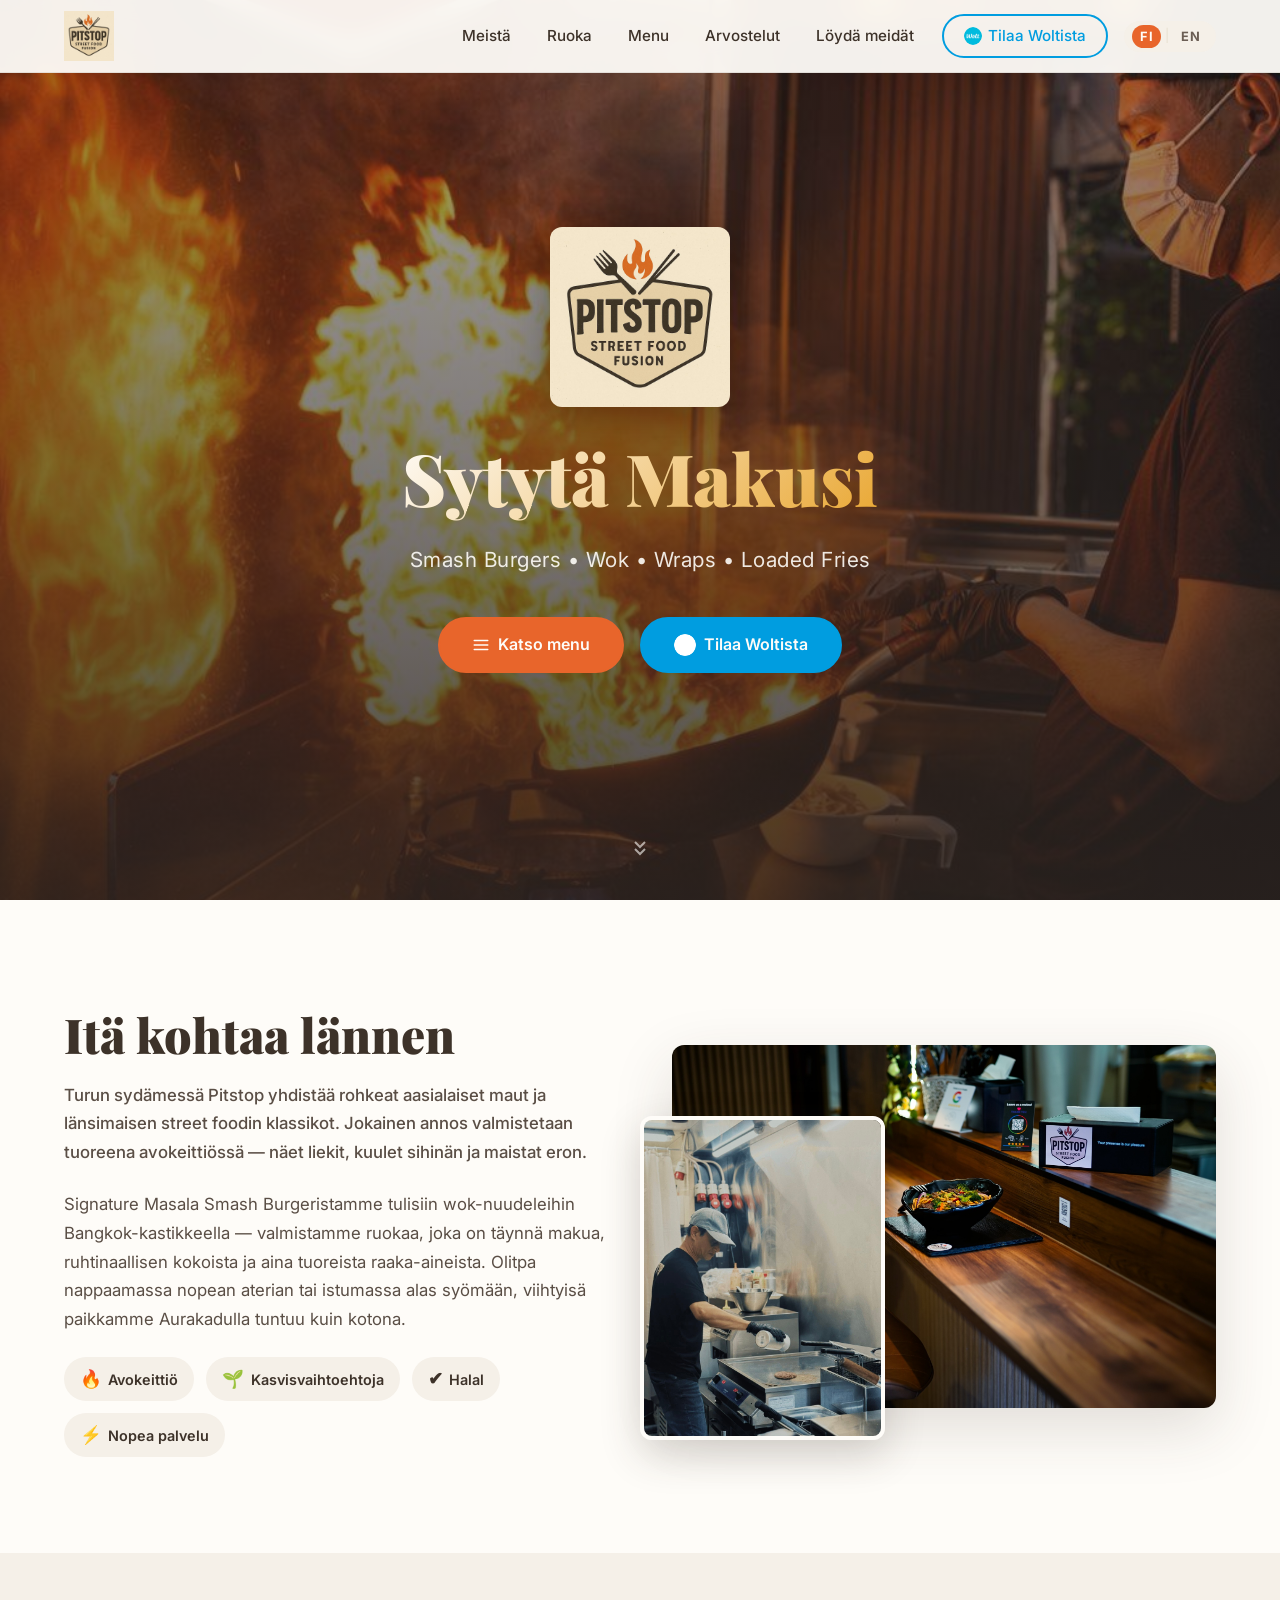
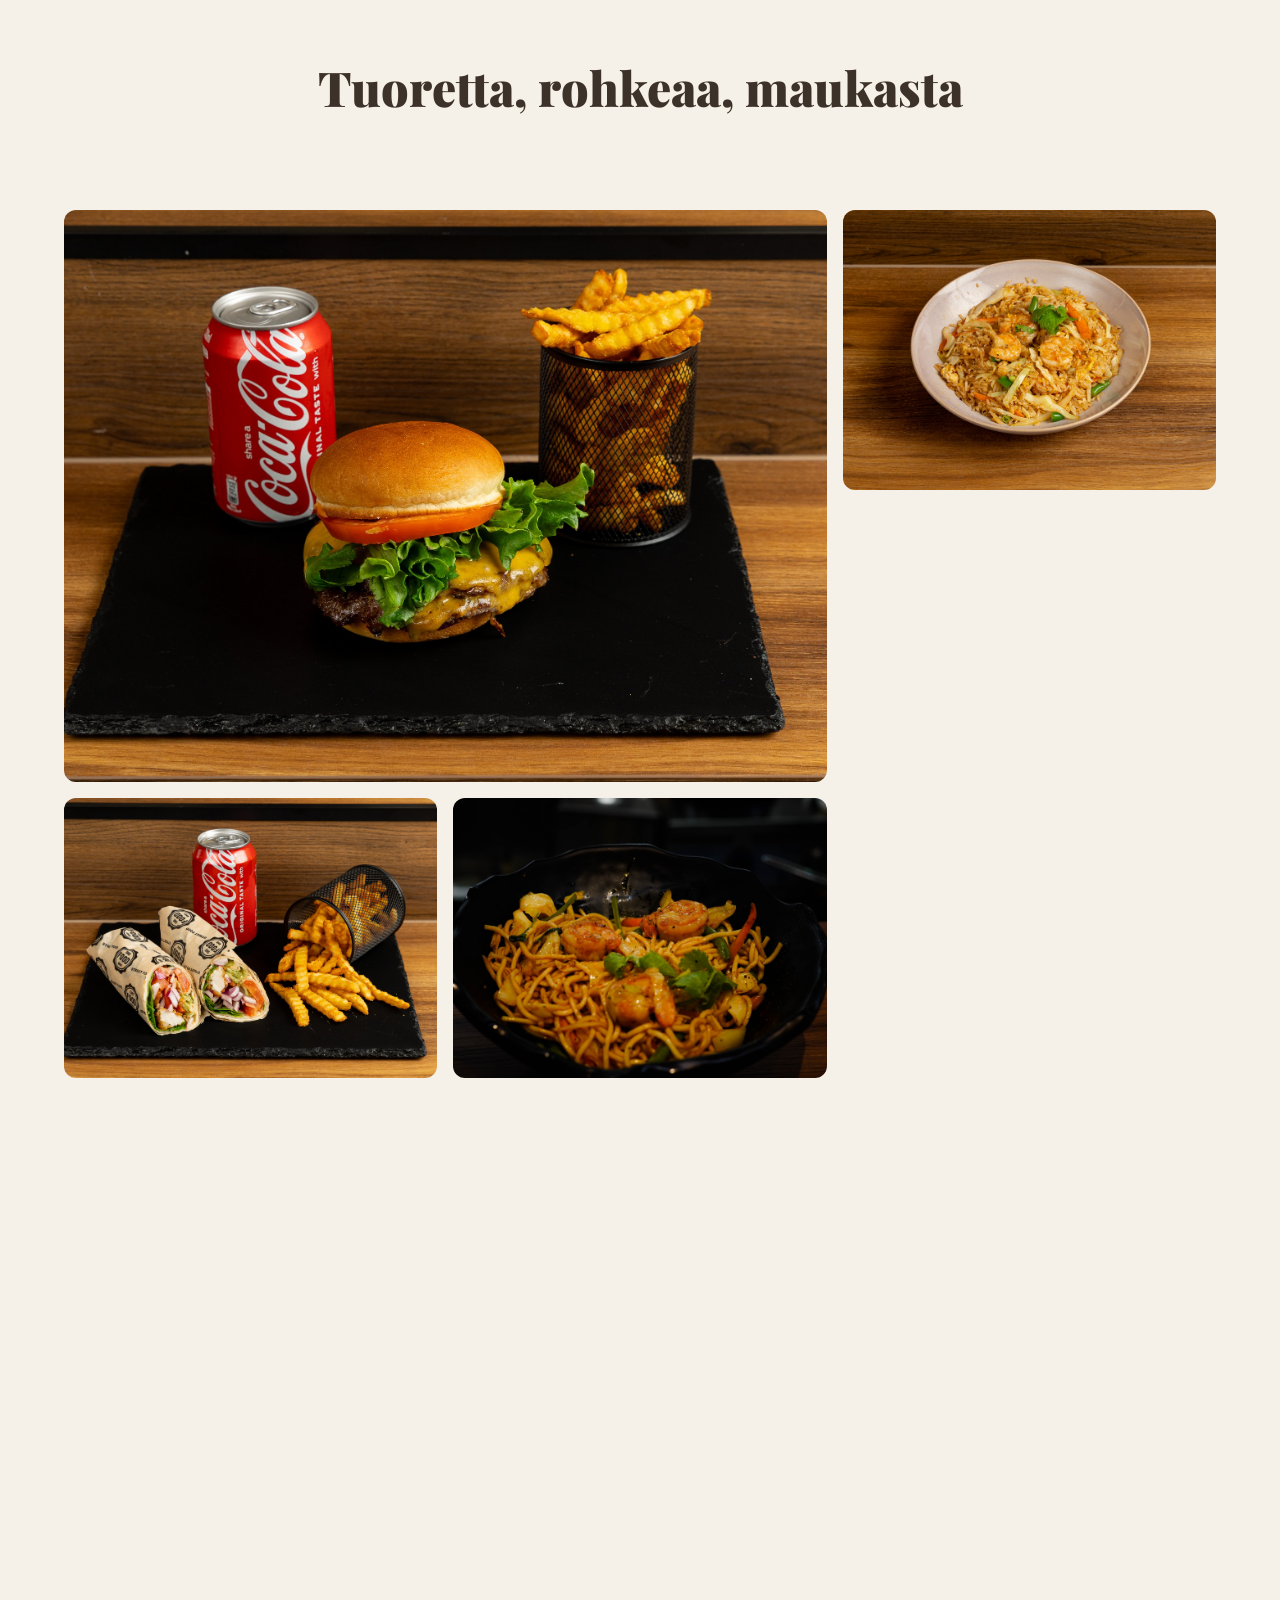
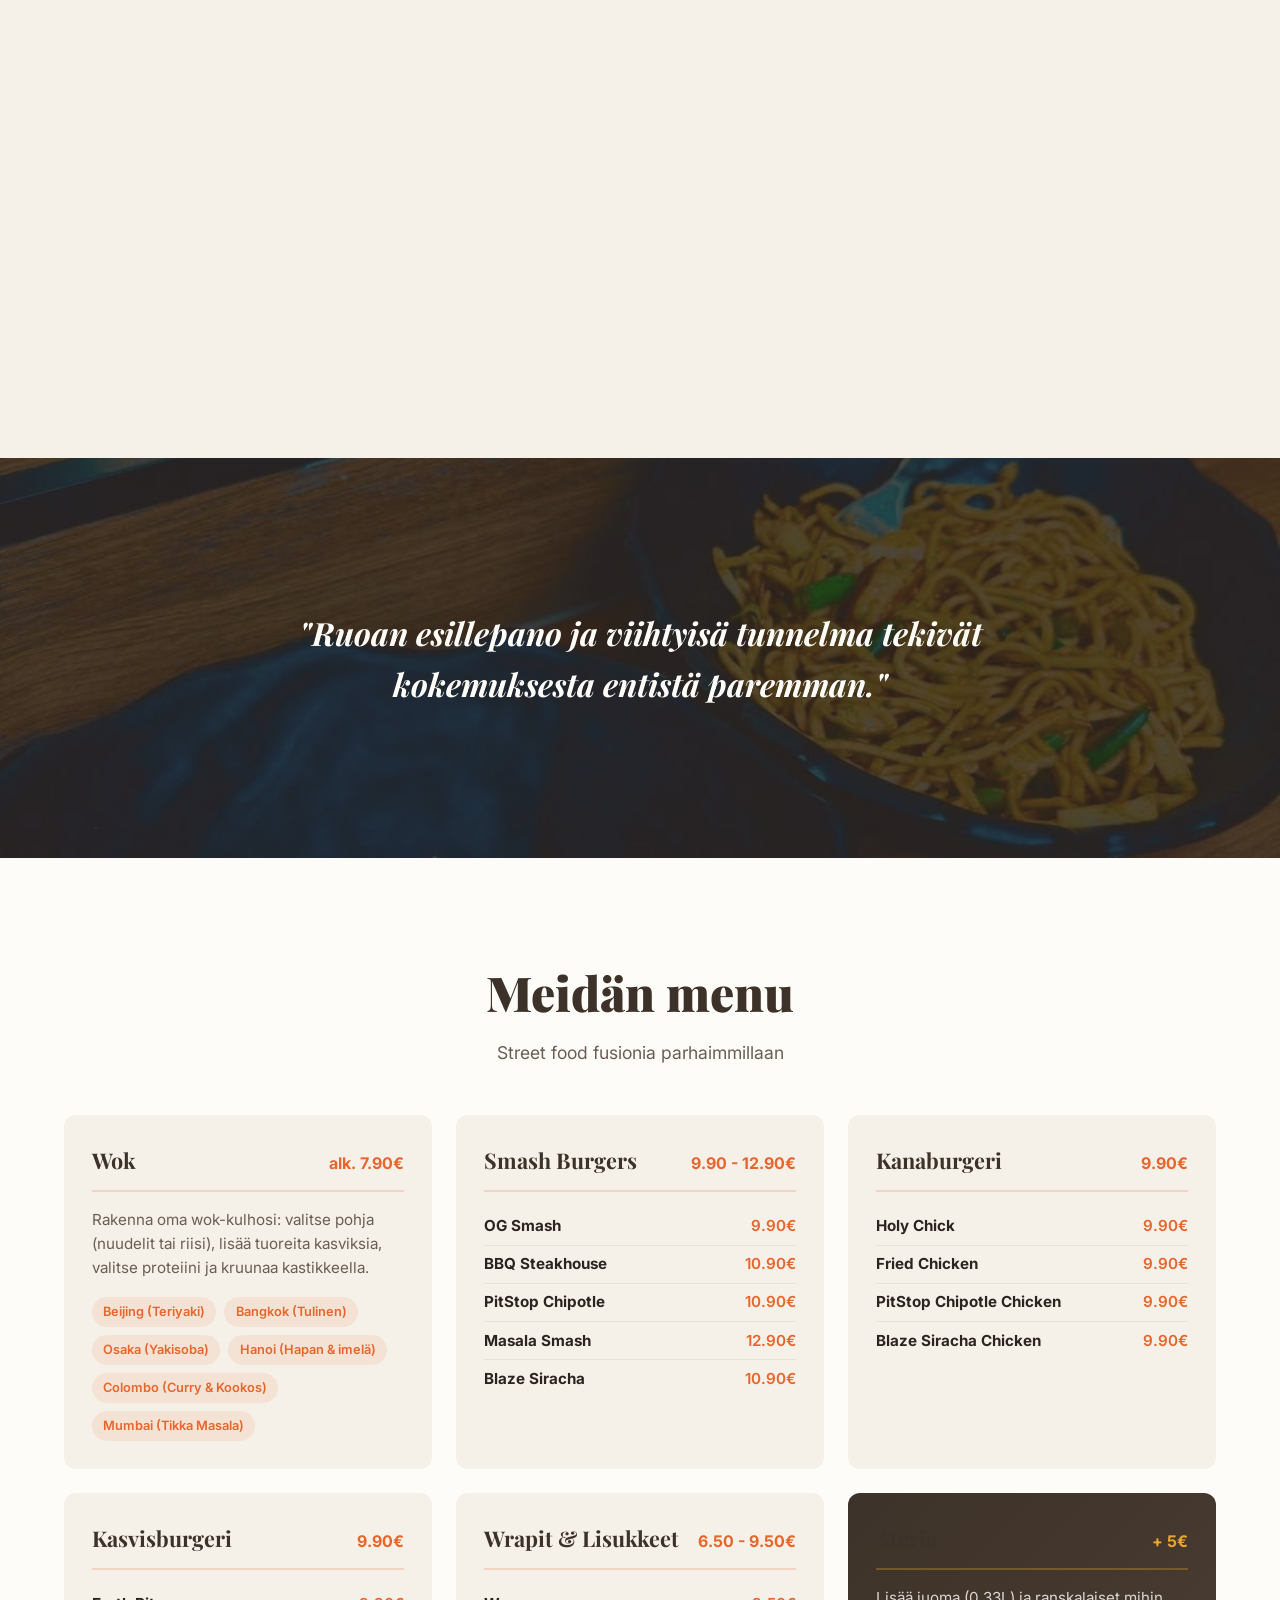
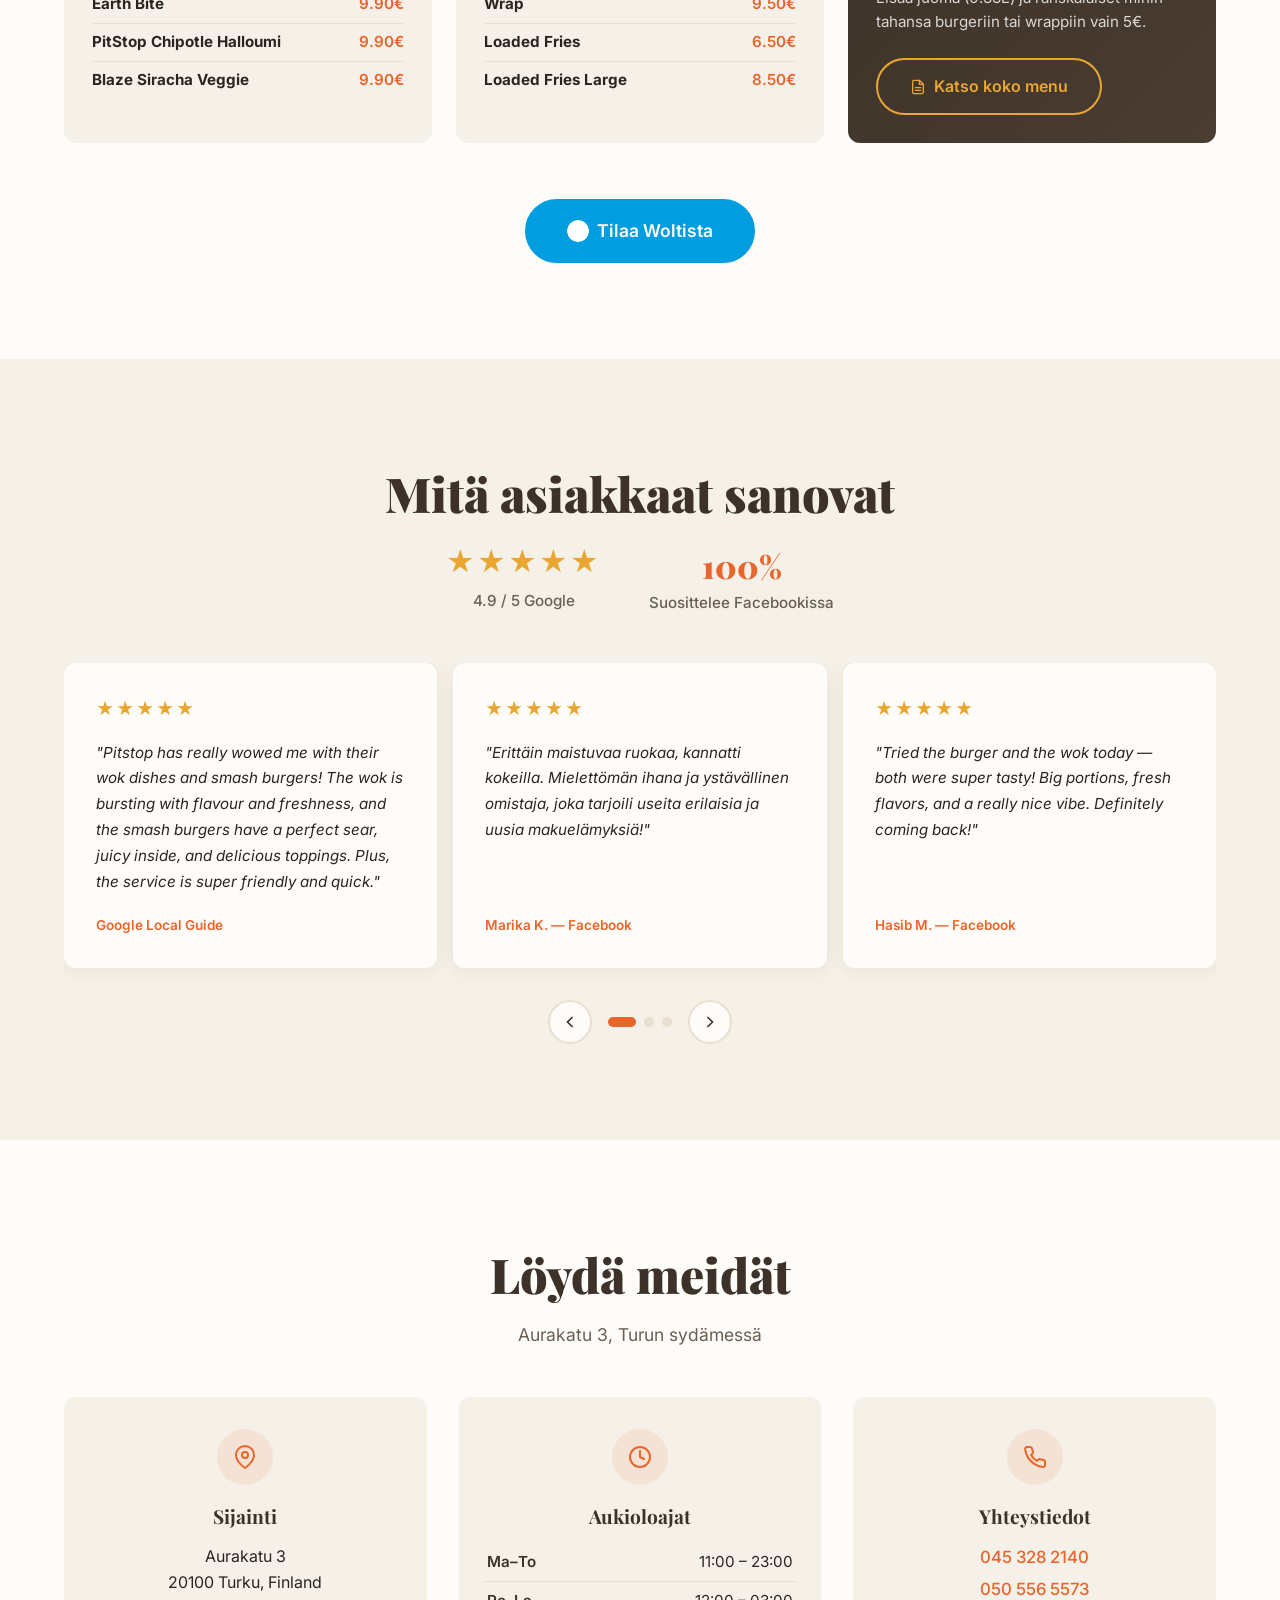
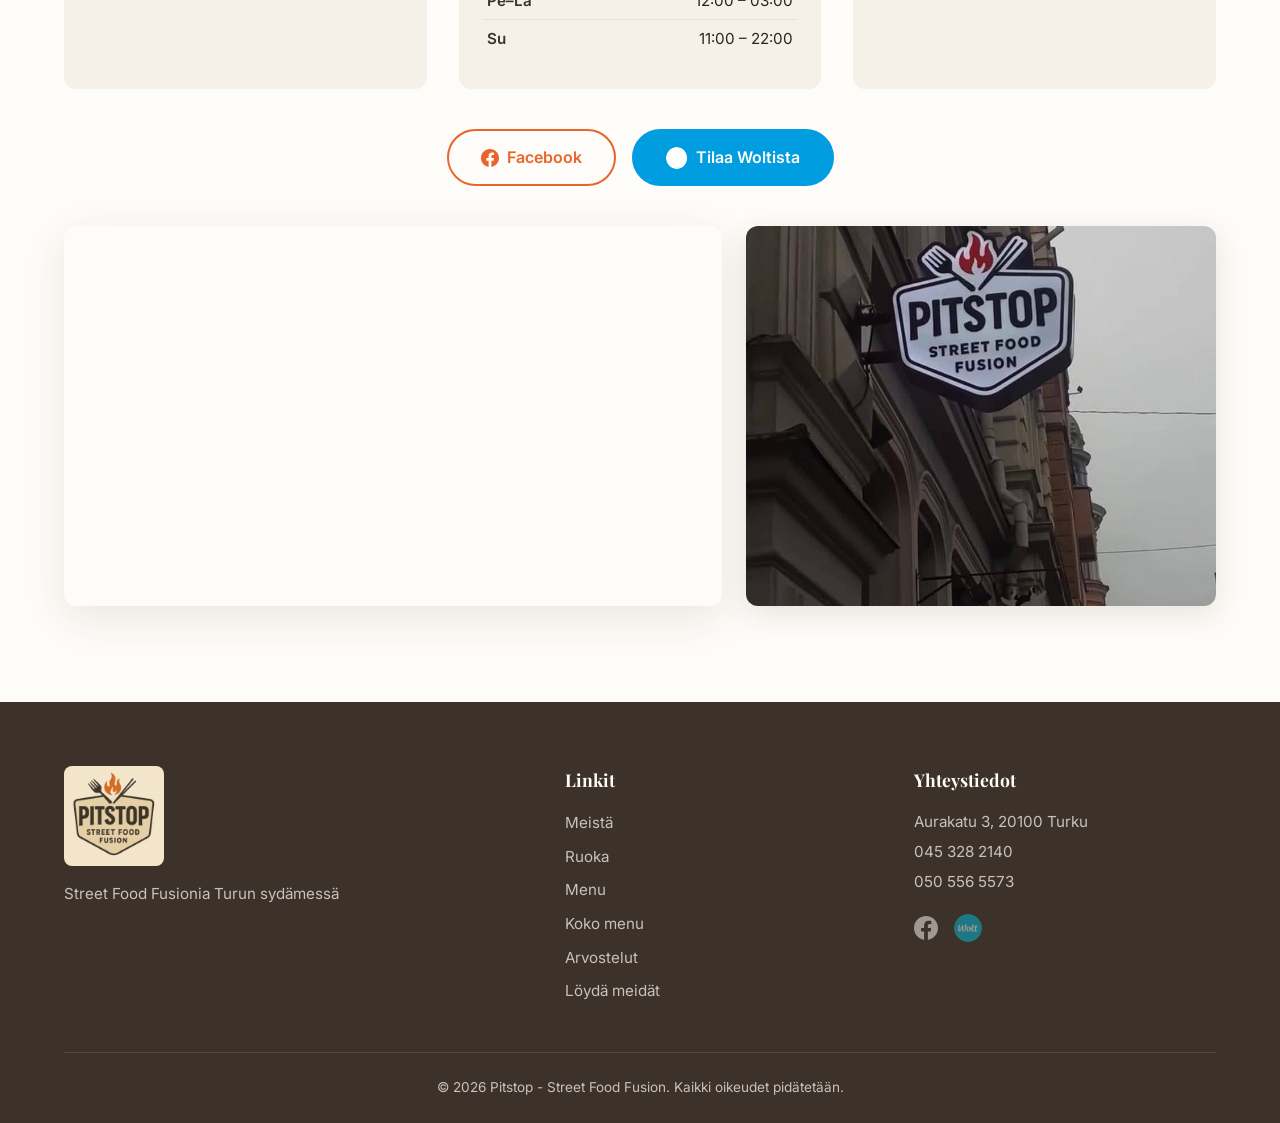
==== site/index.html @ d3782a82 "Initial commit: add all project files Co-Authored-By: Claude Opus 4.6 (1M context) <noreply@anthropi" ====
<!doctype html>
<html lang="fi">
  <head>
    <meta charset="UTF-8" />
    <meta name="viewport" content="width=device-width, initial-scale=1.0" />
    <title>Pitstop - Street Food Fusion | Turku</title>
    <meta
      name="description"
      content="Pitstop Street Food Fusion - Smash burgereita, wok-annoksia, wrappejä ja loaded friessejä Turun sydämessä. Tuoreita raaka-aineita, rohkeita makuja, viihtyisä tunnelma."
    />
    <meta property="og:title" content="Pitstop - Street Food Fusion | Turku" />
    <meta
      property="og:description"
      content="Smash burgereita, wok-annoksia, wrappejä & loaded friessejä. Tuoretta, rohkeaa, valmistettu silmiesi edessä."
    />
    <meta property="og:image" content="../pitstop_logo.jpg" />
    <meta property="og:type" content="website" />
    <link rel="icon" type="image/jpeg" href="../pitstop_logo.jpg" />
    <link rel="preconnect" href="https://fonts.googleapis.com" />
    <link rel="preconnect" href="https://fonts.gstatic.com" crossorigin />
    <link
      href="https://fonts.googleapis.com/css2?family=Playfair+Display:wght@700;900&family=Inter:wght@400;500;600;700&display=swap"
      rel="stylesheet"
    />
    <link rel="stylesheet" href="css/style.css" />
  </head>
  <body>
    <!-- Navigation -->
    <nav class="navbar" id="navbar">
      <div class="nav-container">
        <a href="#hero" class="nav-logo">
          <img
            src="../pitstop_logo.jpg"
            alt="Pitstop Street Food Fusion"
            class="nav-logo-img"
          />
        </a>
        <button
          class="nav-toggle"
          id="navToggle"
          aria-label="Toggle navigation"
        >
          <span class="hamburger"></span>
        </button>
        <ul class="nav-menu" id="navMenu">
          <li>
            <a href="#about" class="nav-link"
              ><span class="lang-fi">Meistä</span
              ><span class="lang-en">About</span></a
            >
          </li>
          <li>
            <a href="#food" class="nav-link"
              ><span class="lang-fi">Ruoka</span
              ><span class="lang-en">Food</span></a
            >
          </li>
          <li><a href="#menu" class="nav-link">Menu</a></li>
          <li>
            <a href="#reviews" class="nav-link"
              ><span class="lang-fi">Arvostelut</span
              ><span class="lang-en">Reviews</span></a
            >
          </li>
          <li>
            <a href="#contact" class="nav-link"
              ><span class="lang-fi">Löydä meidät</span
              ><span class="lang-en">Visit Us</span></a
            >
          </li>
          <li>
            <a
              href="https://wolt.com/fi/fin/turku/restaurant/ravintola-pitstop"
              target="_blank"
              rel="noopener"
              class="nav-link nav-cta"
            >
              <img src="../Wolt_logo.png" alt="" class="btn-wolt-icon" />
              <span class="lang-fi">Tilaa Woltista</span
              ><span class="lang-en">Order on Wolt</span>
            </a>
          </li>
          <li class="nav-lang-item">
            <div class="lang-switch">
              <button
                class="lang-option active"
                data-lang="fi"
                aria-label="Suomeksi"
              >
                FI
              </button>
              <span class="lang-divider">|</span>
              <button class="lang-option" data-lang="en" aria-label="English">
                EN
              </button>
            </div>
          </li>
        </ul>
      </div>
    </nav>
    <div class="nav-backdrop" id="navBackdrop"></div>

    <!-- Hero Section -->
    <section class="hero" id="hero">
      <div class="hero-bg">
        <img
          src="../images/pitstop_ignite_your_taste_flames_pan.jpg"
          alt="Chef cooking with flames at Pitstop"
          class="hero-bg-img"
        />
      </div>
      <div class="hero-overlay"></div>
      <div class="hero-content">
        <img src="../pitstop_logo.jpg" alt="Pitstop Logo" class="hero-logo" />
        <p class="hero-tagline">
          <span class="lang-fi">Sytytä Makusi</span
          ><span class="lang-en">Ignite Your Taste</span>
        </p>
        <p class="hero-sub">
          Smash Burgers &bull; Wok &bull; Wraps &bull; Loaded Fries
        </p>
        <div class="hero-actions">
          <a href="#menu" class="btn btn-primary">
            <svg
              class="btn-icon"
              width="18"
              height="18"
              viewBox="0 0 24 24"
              fill="none"
              stroke="currentColor"
              stroke-width="2"
              stroke-linecap="round"
              stroke-linejoin="round"
            >
              <line x1="3" y1="6" x2="21" y2="6" />
              <line x1="3" y1="12" x2="21" y2="12" />
              <line x1="3" y1="18" x2="21" y2="18" />
            </svg>
            <span class="lang-fi">Katso menu</span
            ><span class="lang-en">See Our Menu</span>
          </a>
          <a
            href="https://wolt.com/fi/fin/turku/restaurant/ravintola-pitstop"
            target="_blank"
            rel="noopener"
            class="btn btn-wolt"
          >
            <img src="../Wolt_logo.png" alt="" class="btn-wolt-icon" />
            <span class="lang-fi">Tilaa Woltista</span
            ><span class="lang-en">Order on Wolt</span>
          </a>
        </div>
      </div>
      <a href="#about" class="scroll-indicator" aria-label="Scroll down">
        <svg
          width="24"
          height="24"
          viewBox="0 0 24 24"
          fill="none"
          stroke="currentColor"
          stroke-width="2"
        >
          <path d="M7 13l5 5 5-5M7 6l5 5 5-5" />
        </svg>
      </a>
    </section>

    <!-- About Section -->
    <section class="section about" id="about">
      <div class="container">
        <div class="about-grid">
          <div class="about-text fade-in">
            <h2 class="section-title">
              <span class="lang-fi">Itä kohtaa lännen</span
              ><span class="lang-en">Where East Meets West</span>
            </h2>
            <p class="about-lead lang-fi">
              Turun sydämessä Pitstop yhdistää rohkeat aasialaiset maut ja
              länsimaisen street foodin klassikot. Jokainen annos valmistetaan
              tuoreena avokeittiössä &mdash; näet liekit, kuulet sihinän ja
              maistat eron.
            </p>
            <p class="about-lead lang-en">
              In the heart of Turku, Pitstop brings together bold Asian flavors
              and Western street food classics. Every dish is made fresh in our
              open kitchen &mdash; you see the flames, hear the sizzle, and
              taste the difference.
            </p>

            <p class="lang-fi">
              Signature Masala Smash Burgeristamme tulisiin wok-nuudeleihin
              Bangkok-kastikkeella &mdash; valmistamme ruokaa, joka on täynnä
              makua, ruhtinaallisen kokoista ja aina tuoreista raaka-aineista.
              Olitpa nappaamassa nopean aterian tai istumassa alas syömään,
              viihtyisä paikkamme Aurakadulla tuntuu kuin kotona.
            </p>
            <p class="lang-en">
              From our signature Masala Smash Burger to sizzling wok noodles
              with Bangkok sauce, we craft food that's full of flavor, generous
              in portion, and always made with fresh ingredients. Whether you're
              grabbing a quick bite or sitting down for a meal, our cozy spot on
              Aurakatu feels like home.
            </p>

            <div class="about-badges">
              <span class="badge"
                ><span class="badge-icon">&#x1F525;</span>
                <span class="lang-fi">Avokeittiö</span
                ><span class="lang-en">Open Kitchen</span></span
              >
              <span class="badge"
                ><span class="badge-icon">&#x1F331;</span>
                <span class="lang-fi">Kasvisvaihtoehtoja</span
                ><span class="lang-en">Veggie Options</span></span
              >
              <span class="badge"
                ><span class="badge-icon">&#x2714;</span> Halal</span
              >
              <span class="badge"
                ><span class="badge-icon">&#x26A1;</span>
                <span class="lang-fi">Nopea palvelu</span
                ><span class="lang-en">Fast Service</span></span
              >
            </div>
          </div>
          <div class="about-images fade-in">
            <img
              src="../images/pitstop_bar_desk.jpg"
              alt="Viihtyisä tiski Pitstopissa tuoreen wok-kulhon kanssa"
              class="about-img about-img-main"
              loading="lazy"
            />
            <img
              src="../images/beef_frying_chef.jpg"
              alt="Kokki paistaa lihaa avotulella"
              class="about-img about-img-accent"
              loading="lazy"
            />
          </div>
        </div>
      </div>
    </section>

    <!-- Food Gallery Section -->
    <section class="section food" id="food">
      <div class="container">
        <h2 class="section-title centered fade-in">
          <span class="lang-fi">Tuoretta, rohkeaa, maukasta</span
          ><span class="lang-en">Made Fresh, Served Bold</span>
        </h2>
        <p class="section-subtitle centered fade-in">
          <span class="lang-fi"
            >Jokainen annos valmistetaan intohimolla avokeittiössä</span
          ><span class="lang-en"
            >Every dish crafted with passion in our open kitchen</span
          >
        </p>
        <div class="gallery-grid">
          <div class="gallery-item gallery-item-wide fade-in">
            <img
              src="../images/coke_burger_and_fries.jpg"
              alt="Burger-ateria ranskalaisilla ja Coca-Colalla"
              loading="lazy"
            />
          </div>
          <div class="gallery-item fade-in">
            <img
              src="../images/simple_shrimp_bowl.jpg"
              alt="Katkarapu-wok-kulho"
              loading="lazy"
            />
          </div>
          <div class="gallery-item fade-in">
            <img
              src="../images/wraps_coke_and_fries.jpg"
              alt="Wrapit Coca-Colan ja ranskalaisten kanssa"
              loading="lazy"
            />
          </div>
          <div class="gallery-item fade-in">
            <img
              src="../images/shrimp_bowl_closeup.jpg"
              alt="Katkarapu-wok-kulho lähikuvassa"
              loading="lazy"
            />
          </div>
          <div class="gallery-item gallery-item-wide fade-in">
            <img
              src="../images/meal_bowl_with_logo.jpg"
              alt="Tuore wok-kulho Pitstop-brändäyksellä"
              loading="lazy"
            />
          </div>
          <div class="gallery-item fade-in">
            <img
              src="../images/burger_on_platter.jpg"
              alt="Smash burger tarjottimella"
              loading="lazy"
            />
          </div>
          <div class="gallery-item fade-in">
            <img
              src="../images/cup_meal_with_coke.jpg"
              alt="Cup-ateria Coca-Colan kanssa"
              loading="lazy"
            />
          </div>
          <div class="gallery-item fade-in">
            <img
              src="../images/kitchen_on_pan_cooking.jpg"
              alt="Ruoanvalmistusta pannulla avokeittiössä"
              loading="lazy"
            />
          </div>
          <div class="gallery-item fade-in">
            <img
              src="../images/tomatoes_on_burgers.jpg"
              alt="Tuoreita tomaatteja burgereiden päällä"
              loading="lazy"
            />
          </div>
        </div>
      </div>
    </section>

    <!-- Parallax Divider -->
    <section class="parallax-divider">
      <img
        src="../images/coca_cola_dimmed_2_meals.jpg"
        alt=""
        class="parallax-img"
        loading="lazy"
      />
      <div class="parallax-overlay"></div>
      <div class="parallax-content">
        <p class="parallax-quote lang-fi">
          "Ruoan esillepano ja viihtyisä tunnelma tekivät kokemuksesta entistä
          paremman."
        </p>
        <p class="parallax-quote lang-en">
          "The food presentation and cozy atmosphere made the experience even
          better."
        </p>
      </div>
    </section>

    <!-- Menu Section -->
    <section class="section menu-section" id="menu">
      <div class="container">
        <h2 class="section-title centered fade-in">
          <span class="lang-fi">Meidän menu</span
          ><span class="lang-en">Our Menu</span>
        </h2>
        <p class="section-subtitle centered fade-in">
          <span class="lang-fi">Street food fusionia parhaimmillaan</span
          ><span class="lang-en">Street food fusion at its finest</span>
        </p>

        <div class="menu-grid">
          <!-- Wok -->
          <div class="menu-card fade-in">
            <div class="menu-card-header">
              <h3>Wok</h3>
              <span class="menu-price">alk. 7.90&euro;</span>
            </div>
            <p class="menu-card-desc lang-fi">
              Rakenna oma wok-kulhosi: valitse pohja (nuudelit tai riisi), lisää
              tuoreita kasviksia, valitse proteiini ja kruunaa kastikkeella.
            </p>
            <p class="menu-card-desc lang-en">
              Build your own wok bowl: choose your base (noodles or rice), add
              fresh veggies, pick your protein, and top it with one of our
              signature sauces.
            </p>
            <div class="menu-tags">
              <span class="menu-tag">Beijing (Teriyaki)</span>
              <span class="menu-tag"
                >Bangkok (<span class="lang-fi">Tulinen</span
                ><span class="lang-en">Hot</span>)</span
              >
              <span class="menu-tag">Osaka (Yakisoba)</span>
              <span class="menu-tag"
                >Hanoi (<span class="lang-fi">Hapan &amp; imelä</span
                ><span class="lang-en">Sweet &amp; Sour</span>)</span
              >
              <span class="menu-tag"
                >Colombo (Curry &amp; <span class="lang-fi">Kookos</span
                ><span class="lang-en">Coconut</span>)</span
              >
              <span class="menu-tag">Mumbai (Tikka Masala)</span>
            </div>
          </div>

          <!-- Beef Burgers -->
          <div class="menu-card fade-in">
            <div class="menu-card-header">
              <h3>Smash Burgers</h3>
              <span class="menu-price">9.90 - 12.90&euro;</span>
            </div>
            <ul class="menu-list">
              <li><strong>OG Smash</strong> <span>9.90&euro;</span></li>
              <li><strong>BBQ Steakhouse</strong> <span>10.90&euro;</span></li>
              <li>
                <strong>PitStop Chipotle</strong> <span>10.90&euro;</span>
              </li>
              <li><strong>Masala Smash</strong> <span>12.90&euro;</span></li>
              <li><strong>Blaze Siracha</strong> <span>10.90&euro;</span></li>
            </ul>
          </div>

          <!-- Chicken Burgers -->
          <div class="menu-card fade-in">
            <div class="menu-card-header">
              <h3>
                <span class="lang-fi">Kanaburgeri</span
                ><span class="lang-en">Chicken Burgers</span>
              </h3>
              <span class="menu-price">9.90&euro;</span>
            </div>
            <ul class="menu-list">
              <li><strong>Holy Chick</strong> <span>9.90&euro;</span></li>
              <li><strong>Fried Chicken</strong> <span>9.90&euro;</span></li>
              <li>
                <strong>PitStop Chipotle Chicken</strong>
                <span>9.90&euro;</span>
              </li>
              <li>
                <strong>Blaze Siracha Chicken</strong> <span>9.90&euro;</span>
              </li>
            </ul>
          </div>

          <!-- Vege Burgers -->
          <div class="menu-card fade-in">
            <div class="menu-card-header">
              <h3>
                <span class="lang-fi">Kasvisburgeri</span
                ><span class="lang-en">Vege Burgers</span>
              </h3>
              <span class="menu-price">9.90&euro;</span>
            </div>
            <ul class="menu-list">
              <li><strong>Earth Bite</strong> <span>9.90&euro;</span></li>
              <li>
                <strong>PitStop Chipotle Halloumi</strong>
                <span>9.90&euro;</span>
              </li>
              <li>
                <strong>Blaze Siracha Veggie</strong> <span>9.90&euro;</span>
              </li>
            </ul>
          </div>

          <!-- Wraps & Sides -->
          <div class="menu-card fade-in">
            <div class="menu-card-header">
              <h3>
                <span class="lang-fi">Wrapit &amp; Lisukkeet</span
                ><span class="lang-en">Wraps &amp; Sides</span>
              </h3>
              <span class="menu-price">6.50 - 9.50&euro;</span>
            </div>
            <ul class="menu-list">
              <li><strong>Wrap</strong> <span>9.50&euro;</span></li>
              <li><strong>Loaded Fries</strong> <span>6.50&euro;</span></li>
              <li>
                <strong>Loaded Fries Large</strong> <span>8.50&euro;</span>
              </li>
            </ul>
          </div>

          <!-- Meal Deal -->
          <div class="menu-card menu-card-highlight fade-in">
            <div class="menu-card-header">
              <h3>
                <span class="lang-fi">Ateria</span
                ><span class="lang-en">Meal Deal</span>
              </h3>
              <span class="menu-price">+ 5&euro;</span>
            </div>
            <p class="menu-card-desc lang-fi">
              Lisää juoma (0.33L) ja ranskalaiset mihin tahansa burgeriin tai
              wrappiin vain 5&euro;.
            </p>
            <p class="menu-card-desc lang-en">
              Add a drink (0.33L) and french fries to any burger or wrap for
              just 5&euro;.
            </p>
            <div class="menu-card-actions">
              <a href="menu.html" class="btn btn-outline">
                <svg
                  class="btn-icon"
                  width="16"
                  height="16"
                  viewBox="0 0 24 24"
                  fill="none"
                  stroke="currentColor"
                  stroke-width="2"
                  stroke-linecap="round"
                  stroke-linejoin="round"
                >
                  <path
                    d="M14 2H6a2 2 0 0 0-2 2v16a2 2 0 0 0 2 2h12a2 2 0 0 0 2-2V8z"
                  />
                  <polyline points="14 2 14 8 20 8" />
                  <line x1="16" y1="13" x2="8" y2="13" />
                  <line x1="16" y1="17" x2="8" y2="17" />
                </svg>
                <span class="lang-fi">Katso koko menu</span
                ><span class="lang-en">View Full Menu</span>
              </a>
            </div>
          </div>
        </div>

        <div class="menu-cta fade-in">
          <a
            href="https://wolt.com/fi/fin/turku/restaurant/ravintola-pitstop"
            target="_blank"
            rel="noopener"
            class="btn btn-wolt btn-lg"
          >
            <img src="../Wolt_logo.png" alt="" class="btn-wolt-icon" />
            <span class="lang-fi">Tilaa Woltista</span
            ><span class="lang-en">Order on Wolt</span>
          </a>
        </div>
      </div>
    </section>

    <!-- Reviews Section -->
    <section class="section reviews" id="reviews">
      <div class="container">
        <h2 class="section-title centered fade-in">
          <span class="lang-fi">Mitä asiakkaat sanovat</span
          ><span class="lang-en">What People Say</span>
        </h2>
        <div class="reviews-stats fade-in">
          <div class="review-stat">
            <div class="stars">&#9733;&#9733;&#9733;&#9733;&#9733;</div>
            <p>4.9 / 5 Google</p>
          </div>
          <div class="review-stat">
            <div class="recommend-badge">100%</div>
            <p>
              <span class="lang-fi">Suosittelee Facebookissa</span
              ><span class="lang-en">Recommend on Facebook</span>
            </p>
          </div>
        </div>

        <div class="reviews-carousel" id="reviewsCarousel">
          <div class="reviews-track" id="reviewsTrack">
            <div class="review-card">
              <div class="review-stars">
                &#9733;&#9733;&#9733;&#9733;&#9733;
              </div>
              <p class="review-text">
                "Pitstop has really wowed me with their wok dishes and smash
                burgers! The wok is bursting with flavour and freshness, and the
                smash burgers have a perfect sear, juicy inside, and delicious
                toppings. Plus, the service is super friendly and quick."
              </p>
              <p class="review-author">Google Local Guide</p>
            </div>
            <div class="review-card">
              <div class="review-stars">
                &#9733;&#9733;&#9733;&#9733;&#9733;
              </div>
              <p class="review-text">
                "Erittäin maistuvaa ruokaa, kannatti kokeilla. Mielettömän ihana
                ja ystävällinen omistaja, joka tarjoili useita erilaisia ja
                uusia makuelämyksiä!"
              </p>
              <p class="review-author">Marika K. &mdash; Facebook</p>
            </div>
            <div class="review-card">
              <div class="review-stars">
                &#9733;&#9733;&#9733;&#9733;&#9733;
              </div>
              <p class="review-text">
                "Tried the burger and the wok today &mdash; both were super
                tasty! Big portions, fresh flavors, and a really nice vibe.
                Definitely coming back!"
              </p>
              <p class="review-author">Hasib M. &mdash; Facebook</p>
            </div>
            <div class="review-card">
              <div class="review-stars">
                &#9733;&#9733;&#9733;&#9733;&#9733;
              </div>
              <p class="review-text">
                "I have tasted Wok Noodles from many places across the globe but
                this is one of the bests! The owner and the chef of the
                restaurant are very welcoming and humble!"
              </p>
              <p class="review-author">Google Local Guide</p>
            </div>
            <div class="review-card">
              <div class="review-stars">
                &#9733;&#9733;&#9733;&#9733;&#9733;
              </div>
              <p class="review-text">
                "This place gave me japan vibes &mdash; open kitchen, wok,
                burgers. The people were amazing and we had a nice talk."
              </p>
              <p class="review-author">Google Review</p>
            </div>
            <div class="review-card">
              <div class="review-stars">
                &#9733;&#9733;&#9733;&#9733;&#9733;
              </div>
              <p class="review-text">
                "Really good authentic Asian food. The WOK is really amazing.
                Price / quality combo best in Turku."
              </p>
              <p class="review-author">Carl-Bertil B. &mdash; Google</p>
            </div>
            <div class="review-card">
              <div class="review-stars">
                &#9733;&#9733;&#9733;&#9733;&#9733;
              </div>
              <p class="review-text">
                "A cozy, small burger+wok spot right next to Taco Nito. Best
                burger I've had in Turku in a long time, crispy, well seasoned
                fries and reasonable prices."
              </p>
              <p class="review-author">Google Review</p>
            </div>
            <div class="review-card">
              <div class="review-stars">
                &#9733;&#9733;&#9733;&#9733;&#9733;
              </div>
              <p class="review-text">
                "From the moment I walked in, I was impressed by the warm
                atmosphere and welcoming staff. The menu is creative yet
                comforting, and every dish was bursting with flavor."
              </p>
              <p class="review-author">Delowar H. &mdash; Facebook</p>
            </div>
          </div>
          <div class="carousel-controls">
            <button
              class="carousel-btn carousel-prev"
              id="carouselPrev"
              aria-label="Previous reviews"
            >
              <svg
                width="20"
                height="20"
                viewBox="0 0 24 24"
                fill="none"
                stroke="currentColor"
                stroke-width="2"
              >
                <path d="M15 18l-6-6 6-6" />
              </svg>
            </button>
            <div class="carousel-dots" id="carouselDots"></div>
            <button
              class="carousel-btn carousel-next"
              id="carouselNext"
              aria-label="Next reviews"
            >
              <svg
                width="20"
                height="20"
                viewBox="0 0 24 24"
                fill="none"
                stroke="currentColor"
                stroke-width="2"
              >
                <path d="M9 18l6-6-6-6" />
              </svg>
            </button>
          </div>
        </div>
      </div>
    </section>

    <!-- Contact / Location Section -->
    <section class="section contact" id="contact">
      <div class="container">
        <h2 class="section-title centered fade-in">
          <span class="lang-fi">Löydä meidät</span
          ><span class="lang-en">Visit Us</span>
        </h2>
        <p class="section-subtitle centered fade-in">
          <span class="lang-fi">Aurakatu 3, Turun sydämessä</span
          ><span class="lang-en">Aurakatu 3, in the heart of Turku</span>
        </p>

        <div class="contact-cards fade-in">
          <!-- Location Card -->
          <div class="contact-card">
            <div class="contact-card-icon">
              <svg
                width="24"
                height="24"
                viewBox="0 0 24 24"
                fill="none"
                stroke="currentColor"
                stroke-width="2"
                stroke-linecap="round"
                stroke-linejoin="round"
              >
                <path d="M21 10c0 7-9 13-9 13s-9-6-9-13a9 9 0 0 1 18 0z" />
                <circle cx="12" cy="10" r="3" />
              </svg>
            </div>
            <h3>
              <span class="lang-fi">Sijainti</span
              ><span class="lang-en">Location</span>
            </h3>
            <p>Aurakatu 3<br />20100 Turku, Finland</p>
          </div>

          <!-- Hours Card -->
          <div class="contact-card">
            <div class="contact-card-icon">
              <svg
                width="24"
                height="24"
                viewBox="0 0 24 24"
                fill="none"
                stroke="currentColor"
                stroke-width="2"
                stroke-linecap="round"
                stroke-linejoin="round"
              >
                <circle cx="12" cy="12" r="10" />
                <polyline points="12 6 12 12 16 14" />
              </svg>
            </div>
            <h3>
              <span class="lang-fi">Aukioloajat</span
              ><span class="lang-en">Opening Hours</span>
            </h3>
            <table class="hours-table">
              <tr>
                <td>
                  <span class="lang-fi">Ma&ndash;To</span
                  ><span class="lang-en">Mon&ndash;Thu</span>
                </td>
                <td>11:00 &ndash; 23:00</td>
              </tr>
              <tr>
                <td>
                  <span class="lang-fi">Pe&ndash;La</span
                  ><span class="lang-en">Fri&ndash;Sat</span>
                </td>
                <td>12:00 &ndash; 03:00</td>
              </tr>
              <tr>
                <td>
                  <span class="lang-fi">Su</span
                  ><span class="lang-en">Sun</span>
                </td>
                <td>11:00 &ndash; 22:00</td>
              </tr>
            </table>
          </div>

          <!-- Contact Card -->
          <div class="contact-card">
            <div class="contact-card-icon">
              <svg
                width="24"
                height="24"
                viewBox="0 0 24 24"
                fill="none"
                stroke="currentColor"
                stroke-width="2"
                stroke-linecap="round"
                stroke-linejoin="round"
              >
                <path
                  d="M22 16.92v3a2 2 0 0 1-2.18 2 19.79 19.79 0 0 1-8.63-3.07 19.5 19.5 0 0 1-6-6 19.79 19.79 0 0 1-3.07-8.67A2 2 0 0 1 4.11 2h3a2 2 0 0 1 2 1.72 12.84 12.84 0 0 0 .7 2.81 2 2 0 0 1-.45 2.11L8.09 9.91a16 16 0 0 0 6 6l1.27-1.27a2 2 0 0 1 2.11-.45 12.84 12.84 0 0 0 2.81.7A2 2 0 0 1 22 16.92z"
                />
              </svg>
            </div>
            <h3>
              <span class="lang-fi">Yhteystiedot</span
              ><span class="lang-en">Contact</span>
            </h3>
            <p><a href="tel:+358453282140">045 328 2140</a></p>
            <p><a href="tel:+358505565573">050 556 5573</a></p>
          </div>
        </div>

        <div class="contact-actions-center fade-in">
          <a
            href="https://www.facebook.com/ravintolapitstop"
            target="_blank"
            rel="noopener"
            class="btn btn-outline"
          >
            <svg
              class="btn-icon"
              width="18"
              height="18"
              viewBox="0 0 24 24"
              fill="currentColor"
            >
              <path
                d="M24 12.073c0-6.627-5.373-12-12-12s-12 5.373-12 12c0 5.99 4.388 10.954 10.125 11.854v-8.385H7.078v-3.47h3.047V9.43c0-3.007 1.792-4.669 4.533-4.669 1.312 0 2.686.235 2.686.235v2.953H15.83c-1.491 0-1.956.925-1.956 1.874v2.25h3.328l-.532 3.47h-2.796v8.385C19.612 23.027 24 18.062 24 12.073z"
              />
            </svg>
            Facebook
          </a>
          <a
            href="https://wolt.com/fi/fin/turku/restaurant/ravintola-pitstop"
            target="_blank"
            rel="noopener"
            class="btn btn-wolt"
          >
            <img src="../Wolt_logo.png" alt="" class="btn-wolt-icon" />
            <span class="lang-fi">Tilaa Woltista</span
            ><span class="lang-en">Order on Wolt</span>
          </a>
        </div>

        <div class="contact-media-row fade-in">
          <div class="contact-map">
            <iframe
              src="https://www.google.com/maps/embed?pb=!1m18!1m12!1m3!1d1918.5!2d22.2666!3d60.4489!2m3!1f0!2f0!3f0!3m2!1i1024!2i768!4f13.1!3m3!1m2!1s0x468c76f8a1e5b8e7%3A0x0!2sAurakatu+3%2C+20100+Turku!5e0!3m2!1sfi!2sfi!4v1"
              width="100%"
              height="100%"
              style="border: 0"
              allowfullscreen=""
              loading="lazy"
              referrerpolicy="no-referrer-when-downgrade"
              title="Pitstop sijainti Google Mapsissa"
            >
            </iframe>
          </div>
          <div class="contact-street">
            <img
              src="../images/pitstop_logo_by_the_street.jpg"
              alt="Pitstop ravintola kadulta kuvattuna"
              class="contact-street-img"
              loading="lazy"
            />
          </div>
        </div>
      </div>
    </section>

    <!-- Footer -->
    <footer class="footer">
      <div class="container">
        <div class="footer-grid">
          <div class="footer-brand">
            <img src="../pitstop_logo.jpg" alt="Pitstop" class="footer-logo" />
            <p>
              <span class="lang-fi">Street Food Fusionia Turun sydämessä</span
              ><span class="lang-en"
                >Street Food Fusion in the Heart of Turku</span
              >
            </p>
          </div>
          <div class="footer-links">
            <h4>
              <span class="lang-fi">Linkit</span
              ><span class="lang-en">Quick Links</span>
            </h4>
            <ul>
              <li>
                <a href="#about"
                  ><span class="lang-fi">Meistä</span
                  ><span class="lang-en">About</span></a
                >
              </li>
              <li>
                <a href="#food"
                  ><span class="lang-fi">Ruoka</span
                  ><span class="lang-en">Food</span></a
                >
              </li>
              <li><a href="#menu">Menu</a></li>
              <li>
                <a href="menu.html"
                  ><span class="lang-fi">Koko menu</span
                  ><span class="lang-en">Full Menu</span></a
                >
              </li>
              <li>
                <a href="#reviews"
                  ><span class="lang-fi">Arvostelut</span
                  ><span class="lang-en">Reviews</span></a
                >
              </li>
              <li>
                <a href="#contact"
                  ><span class="lang-fi">Löydä meidät</span
                  ><span class="lang-en">Visit Us</span></a
                >
              </li>
            </ul>
          </div>
          <div class="footer-contact">
            <h4>
              <span class="lang-fi">Yhteystiedot</span
              ><span class="lang-en">Get in Touch</span>
            </h4>
            <p>Aurakatu 3, 20100 Turku</p>
            <p><a href="tel:+358453282140">045 328 2140</a></p>
            <p><a href="tel:+358505565573">050 556 5573</a></p>
            <div class="footer-social">
              <a
                href="https://www.facebook.com/ravintolapitstop"
                target="_blank"
                rel="noopener"
                aria-label="Facebook"
              >
                <svg
                  width="24"
                  height="24"
                  viewBox="0 0 24 24"
                  fill="currentColor"
                >
                  <path
                    d="M24 12.073c0-6.627-5.373-12-12-12s-12 5.373-12 12c0 5.99 4.388 10.954 10.125 11.854v-8.385H7.078v-3.47h3.047V9.43c0-3.007 1.792-4.669 4.533-4.669 1.312 0 2.686.235 2.686.235v2.953H15.83c-1.491 0-1.956.925-1.956 1.874v2.25h3.328l-.532 3.47h-2.796v8.385C19.612 23.027 24 18.062 24 12.073z"
                  />
                </svg>
              </a>
              <a
                href="https://wolt.com/fi/fin/turku/restaurant/ravintola-pitstop"
                target="_blank"
                rel="noopener"
                aria-label="Wolt"
                class="footer-wolt-link"
              >
                <img
                  src="../Wolt_logo.png"
                  alt="Tilaa Woltista"
                  class="footer-wolt-logo"
                />
              </a>
            </div>
          </div>
        </div>
        <div class="footer-bottom">
          <p>
            &copy; 2026 Pitstop - Street Food Fusion.
            <span class="lang-fi">Kaikki oikeudet pidätetään.</span
            ><span class="lang-en">All rights reserved.</span>
          </p>
        </div>
      </div>
    </footer>

    <script src="js/main.js"></script>
  </body>
</html>
---- site/css/style.css ----
/* ============================================
   PITSTOP - Street Food Fusion
   Color palette inspired by the logo
   ============================================ */

:root {
  --color-dark: #3d3229;
  --color-text: #2c2420;
  --color-flame: #e8652b;
  --color-flame-hover: #d4561f;
  --color-amber: #e9a630;
  --color-cream: #f5f0e8;
  --color-tan: #e8dfd0;
  --color-white: #fefcf8;
  --color-wolt: #009de0;
  --color-wolt-hover: #0088c4;
  --color-overlay: rgba(44, 36, 32, 0.7);

  --font-heading: "Playfair Display", Georgia, serif;
  --font-body: "Inter", -apple-system, BlinkMacSystemFont, sans-serif;

  --max-width: 1200px;
  --section-padding: 6rem 0;
  --border-radius: 12px;
  --transition: 0.3s ease;
}

/* ============================================
   Reset & Base
   ============================================ */

*,
*::before,
*::after {
  margin: 0;
  padding: 0;
  box-sizing: border-box;
}

html {
  scroll-behavior: smooth;
  scroll-padding-top: 80px;
}

body {
  font-family: var(--font-body);
  color: var(--color-text);
  background-color: var(--color-cream);
  line-height: 1.6;
  -webkit-font-smoothing: antialiased;
  overflow-x: hidden;
}

img {
  max-width: 100%;
  height: auto;
  display: block;
}

a {
  color: var(--color-flame);
  text-decoration: none;
  transition: color var(--transition);
}

a:hover {
  color: var(--color-flame-hover);
}

.container {
  max-width: var(--max-width);
  margin: 0 auto;
  padding: 0 1.5rem;
}

.section {
  padding: var(--section-padding);
}

.section-title {
  font-family: var(--font-heading);
  font-size: clamp(2rem, 5vw, 3rem);
  font-weight: 900;
  color: var(--color-dark);
  margin-bottom: 0.5rem;
}

.section-title.centered {
  text-align: center;
}

.section-subtitle {
  font-size: 1.1rem;
  color: #6b5e54;
  margin-bottom: 3rem;
}

.section-subtitle.centered {
  text-align: center;
}

/* ============================================
   Language Toggle System
   ============================================ */

.lang-en {
  display: none !important;
}

body.en .lang-fi {
  display: none !important;
}

body.en span.lang-en {
  display: inline !important;
}

body.en p.lang-en,
body.en div.lang-en {
  display: block !important;
}

/* ============================================
   Buttons
   ============================================ */

.btn {
  display: inline-flex;
  align-items: center;
  justify-content: center;
  gap: 0.5rem;
  padding: 0.85rem 2rem;
  border-radius: 50px;
  font-family: var(--font-body);
  font-weight: 600;
  font-size: 1rem;
  cursor: pointer;
  transition: all var(--transition);
  border: 2px solid transparent;
  text-decoration: none;
}

.btn-icon {
  flex-shrink: 0;
}

.btn-wolt-icon {
  width: 22px;
  height: 22px;
  border-radius: 50%;
  flex-shrink: 0;
  object-fit: contain;
}

.btn-wolt-icon-light {
  filter: brightness(0) invert(1);
}

.btn-primary {
  background: var(--color-flame);
  color: var(--color-white);
  border-color: var(--color-flame);
}

.btn-primary:hover {
  background: var(--color-flame-hover);
  border-color: var(--color-flame-hover);
  color: var(--color-white);
  transform: translateY(-2px);
  box-shadow: 0 8px 25px rgba(232, 101, 43, 0.3);
}

.btn-secondary {
  background: transparent;
  color: var(--color-white);
  border-color: var(--color-white);
}

.btn-secondary:hover {
  background: var(--color-white);
  color: var(--color-dark);
  transform: translateY(-2px);
}

.btn-secondary:hover .btn-wolt-icon-light {
  filter: none;
}

.btn-outline {
  background: transparent;
  color: var(--color-flame);
  border-color: var(--color-flame);
}

.btn-outline:hover {
  background: var(--color-flame);
  color: var(--color-white);
  transform: translateY(-2px);
}

.btn-outline:hover .btn-icon {
  stroke: var(--color-white);
}

.btn-outline:hover svg[fill="currentColor"] {
  fill: var(--color-white);
}

.btn-wolt {
  background: var(--color-wolt);
  color: var(--color-white);
  border-color: var(--color-wolt);
}

.btn-wolt:hover {
  background: var(--color-wolt-hover);
  border-color: var(--color-wolt-hover);
  color: var(--color-white);
  transform: translateY(-2px);
  box-shadow: 0 8px 25px rgba(0, 157, 224, 0.3);
}

.btn-wolt .btn-wolt-icon {
  filter: brightness(0) invert(1);
}

.btn-lg {
  padding: 1rem 2.5rem;
  font-size: 1.1rem;
}

/* ============================================
   Navigation
   ============================================ */

.navbar {
  position: fixed;
  top: 0;
  left: 0;
  right: 0;
  z-index: 1000;
  background: rgba(254, 252, 248, 0.95);
  backdrop-filter: blur(10px);
  -webkit-backdrop-filter: blur(10px);
  border-bottom: 1px solid rgba(61, 50, 41, 0.1);
  transition: all var(--transition);
}

.navbar.scrolled {
  box-shadow: 0 2px 20px rgba(61, 50, 41, 0.1);
}

.nav-container {
  max-width: var(--max-width);
  margin: 0 auto;
  padding: 0 1.5rem;
  display: flex;
  align-items: center;
  justify-content: space-between;
  height: 72px;
}

.nav-logo-img {
  height: 50px;
  width: auto;
}

.nav-menu {
  display: flex;
  align-items: center;
  list-style: none;
  gap: 0.25rem;
}

.nav-link {
  padding: 0.5rem 1rem;
  color: var(--color-dark);
  font-weight: 500;
  font-size: 0.95rem;
  border-radius: 8px;
  transition: all var(--transition);
  display: inline-flex;
  align-items: center;
  gap: 0.4rem;
}

.nav-link:hover {
  color: var(--color-flame);
  background: rgba(232, 101, 43, 0.08);
}

.nav-cta {
  background: transparent;
  color: var(--color-wolt) !important;
  border: 2px solid var(--color-wolt);
  border-radius: 50px;
  padding: 0.5rem 1.25rem;
  margin-left: 0.5rem;
}

.nav-cta:hover {
  background: var(--color-wolt);
  color: var(--color-white) !important;
}

.nav-cta .btn-wolt-icon {
  width: 18px;
  height: 18px;
  filter: none;
}

.nav-cta:hover .btn-wolt-icon {
  filter: brightness(0) invert(1);
}

/* Language Switch */
.lang-switch {
  display: flex;
  align-items: center;
  gap: 0.25rem;
  margin-left: 0.75rem;
  background: var(--color-cream);
  border-radius: 50px;
  padding: 4px 8px;
}

.lang-option {
  background: none;
  border: none;
  padding: 0.25rem 0.5rem;
  font-family: var(--font-body);
  font-weight: 700;
  font-size: 0.8rem;
  cursor: pointer;
  border-radius: 50px;
  color: #6b5e54;
  transition: all var(--transition);
  letter-spacing: 0.5px;
}

.lang-option.active {
  background: var(--color-flame);
  color: var(--color-white);
}

.lang-option:not(.active):hover {
  color: var(--color-dark);
}

.lang-divider {
  color: var(--color-tan);
  font-size: 0.8rem;
  user-select: none;
}

/* Nav Backdrop — outside nav to avoid backdrop-filter containment */
.nav-backdrop {
  display: none;
  position: fixed;
  inset: 0;
  background: rgba(44, 36, 32, 0.5);
  z-index: 998;
  opacity: 0;
  transition: opacity 0.3s ease;
}

.nav-backdrop.open {
  opacity: 1;
}

/* Hamburger / Close button */
.nav-toggle {
  display: none;
  background: none;
  border: none;
  cursor: pointer;
  padding: 0;
  z-index: 1001;
  width: 48px;
  height: 48px;
  align-items: center;
  justify-content: center;
  -webkit-tap-highlight-color: transparent;
}

.hamburger {
  display: block;
  width: 22px;
  height: 2px;
  background: var(--color-dark);
  position: relative;
  transition: var(--transition);
}

.hamburger::before,
.hamburger::after {
  content: "";
  position: absolute;
  width: 22px;
  height: 2px;
  background: var(--color-dark);
  transition: var(--transition);
  left: 0;
}

.hamburger::before {
  top: -7px;
}
.hamburger::after {
  top: 7px;
}

.nav-toggle.active .hamburger {
  background: transparent;
}

.nav-toggle.active .hamburger::before {
  top: 0;
  transform: rotate(45deg);
}

.nav-toggle.active .hamburger::after {
  top: 0;
  transform: rotate(-45deg);
}

/* ============================================
   Hero
   ============================================ */

.hero {
  position: relative;
  height: 100vh;
  min-height: 600px;
  display: flex;
  align-items: center;
  justify-content: center;
  overflow: hidden;
}

.hero-bg {
  position: absolute;
  inset: 0;
}

.hero-bg-img {
  width: 100%;
  height: 100%;
  object-fit: cover;
  object-position: 100% center;
}

.hero-overlay {
  position: absolute;
  inset: 0;
  background: linear-gradient(
    to bottom,
    rgba(44, 36, 32, 0.4) 0%,
    rgba(44, 36, 32, 0.6) 50%,
    rgba(44, 36, 32, 0.85) 100%
  );
}

.hero-content {
  position: relative;
  z-index: 2;
  text-align: center;
  color: var(--color-white);
  padding: 0 1.5rem;
}

.hero-logo {
  width: 180px;
  height: auto;
  margin: 0 auto 1.5rem;
  border-radius: 12px;
  filter: drop-shadow(0 4px 20px rgba(0, 0, 0, 0.3));
}

.hero-tagline {
  font-family: var(--font-heading);
  font-size: clamp(2.5rem, 7vw, 4.5rem);
  font-weight: 900;
  line-height: 1.3;
  padding-bottom: 0.1em;
  margin-bottom: 0.75rem;
  background: linear-gradient(
    135deg,
    var(--color-white) 0%,
    var(--color-amber) 100%
  );
  -webkit-background-clip: text;
  -webkit-text-fill-color: transparent;
  background-clip: text;
}

.hero-sub {
  font-size: clamp(1rem, 2.5vw, 1.3rem);
  font-weight: 400;
  opacity: 0.9;
  margin-bottom: 2.5rem;
  letter-spacing: 0.5px;
}

.hero-actions {
  display: flex;
  gap: 1rem;
  justify-content: center;
  flex-wrap: wrap;
}

.scroll-indicator {
  position: absolute;
  bottom: 2rem;
  left: 50%;
  transform: translateX(-50%);
  color: var(--color-white);
  opacity: 0.6;
  animation: bounce 2s infinite;
  z-index: 2;
}

@keyframes bounce {
  0%,
  100% {
    transform: translateX(-50%) translateY(0);
  }
  50% {
    transform: translateX(-50%) translateY(8px);
  }
}

/* ============================================
   About
   ============================================ */

.about {
  background: var(--color-white);
}

.about-grid {
  display: grid;
  grid-template-columns: 1fr 1fr;
  gap: 4rem;
  align-items: center;
}

.about-lead {
  font-size: 1.2rem;
  line-height: 1.7;
  margin-bottom: 1rem;
  color: var(--color-dark);
  font-weight: 500;
}

.about-text p {
  margin-bottom: 1.5rem;
  font-size: 1.05rem;
  line-height: 1.7;
  color: #5a4e45;
}

.about-badges {
  display: flex;
  flex-wrap: wrap;
  gap: 0.75rem;
  margin-top: 1.5rem;
}

.badge {
  display: inline-flex;
  align-items: center;
  gap: 0.4rem;
  padding: 0.5rem 1rem;
  background: var(--color-cream);
  border-radius: 50px;
  font-size: 0.9rem;
  font-weight: 600;
  color: var(--color-dark);
}

.badge-icon {
  font-size: 1.1rem;
}

.about-images {
  position: relative;
}

.about-img-main {
  border-radius: var(--border-radius);
  box-shadow: 0 20px 60px rgba(61, 50, 41, 0.15);
  width: 100%;
}

.about-img-accent {
  position: absolute;
  bottom: -2rem;
  left: -2rem;
  width: 45%;
  border-radius: var(--border-radius);
  box-shadow: 0 15px 40px rgba(61, 50, 41, 0.2);
  border: 4px solid var(--color-white);
}

/* ============================================
   Food Gallery
   ============================================ */

.food {
  background: var(--color-cream);
}

.gallery-grid {
  display: grid;
  grid-template-columns: repeat(3, 1fr);
  gap: 1rem;
}

.gallery-item {
  border-radius: var(--border-radius);
  overflow: hidden;
  position: relative;
  aspect-ratio: 4/3;
  cursor: pointer;
}

.gallery-item-wide {
  grid-column: span 2;
}

.gallery-item img {
  width: 100%;
  height: 100%;
  object-fit: cover;
  transition: transform 0.5s ease;
}

.gallery-item:hover img {
  transform: scale(1.08);
}

.gallery-item::after {
  content: "";
  position: absolute;
  inset: 0;
  background: linear-gradient(
    to top,
    rgba(44, 36, 32, 0.3) 0%,
    transparent 50%
  );
  opacity: 0;
  transition: opacity var(--transition);
}

.gallery-item:hover::after {
  opacity: 1;
}

/* ============================================
   Parallax Divider
   ============================================ */

.parallax-divider {
  position: relative;
  height: 400px;
  overflow: hidden;
  display: flex;
  align-items: center;
  justify-content: center;
}

.parallax-img {
  position: absolute;
  width: 140%;
  height: 140%;
  object-fit: cover;
}

.parallax-overlay {
  position: absolute;
  inset: 0;
  background: var(--color-overlay);
}

.parallax-content {
  position: relative;
  z-index: 2;
  text-align: center;
  padding: 0 2rem;
}

.parallax-quote {
  font-family: var(--font-heading);
  font-size: clamp(1.3rem, 3vw, 2rem);
  color: var(--color-white);
  font-weight: 700;
  max-width: 700px;
  font-style: italic;
}

/* ============================================
   Menu Section
   ============================================ */

.menu-section {
  background: var(--color-white);
}

.menu-grid {
  display: grid;
  grid-template-columns: repeat(3, 1fr);
  gap: 1.5rem;
  margin-bottom: 2.5rem;
}

.menu-card {
  background: var(--color-cream);
  border-radius: var(--border-radius);
  padding: 1.75rem;
  transition:
    transform var(--transition),
    box-shadow var(--transition);
}

.menu-card:hover {
  transform: translateY(-4px);
  box-shadow: 0 12px 35px rgba(61, 50, 41, 0.1);
}

.menu-card-highlight {
  background: linear-gradient(135deg, var(--color-dark) 0%, #4a3d32 100%);
  color: var(--color-white);
}

.menu-card-highlight h3 {
  color: var(--color-amber);
}

.menu-card-highlight .menu-price {
  color: var(--color-amber);
}

.menu-card-header {
  display: flex;
  justify-content: space-between;
  align-items: baseline;
  margin-bottom: 1rem;
  padding-bottom: 0.75rem;
  border-bottom: 2px solid rgba(232, 101, 43, 0.2);
}

.menu-card-highlight .menu-card-header {
  border-bottom-color: rgba(233, 166, 48, 0.3);
}

.menu-card-header h3 {
  font-family: var(--font-heading);
  font-size: 1.35rem;
  font-weight: 700;
  color: var(--color-dark);
}

.menu-price {
  font-weight: 700;
  color: var(--color-flame);
  font-size: 1rem;
  white-space: nowrap;
}

.menu-card-desc {
  font-size: 0.95rem;
  line-height: 1.6;
  color: #6b5e54;
  margin-bottom: 1rem;
}

.menu-card-highlight .menu-card-desc {
  color: rgba(255, 255, 255, 0.8);
}

.menu-tags {
  display: flex;
  flex-wrap: wrap;
  gap: 0.5rem;
}

.menu-tag {
  padding: 0.3rem 0.7rem;
  background: rgba(232, 101, 43, 0.1);
  color: var(--color-flame);
  border-radius: 50px;
  font-size: 0.8rem;
  font-weight: 600;
}

.menu-list {
  list-style: none;
}

.menu-list li {
  display: flex;
  justify-content: space-between;
  align-items: baseline;
  padding: 0.4rem 0;
  font-size: 0.95rem;
}

.menu-list li + li {
  border-top: 1px solid rgba(61, 50, 41, 0.08);
}

.menu-list li span {
  color: var(--color-flame);
  font-weight: 600;
  white-space: nowrap;
  margin-left: 0.5rem;
}

.menu-card-actions {
  margin-top: 1.5rem;
}

.menu-card-highlight .btn-outline {
  color: var(--color-amber);
  border-color: var(--color-amber);
}

.menu-card-highlight .btn-outline:hover {
  background: var(--color-amber);
  color: var(--color-dark);
}

.menu-card-highlight .btn-outline svg {
  stroke: var(--color-amber);
}

.menu-card-highlight .btn-outline:hover svg {
  stroke: var(--color-dark);
}

.menu-cta {
  text-align: center;
  padding-top: 1rem;
}

/* ============================================
   Reviews
   ============================================ */

.reviews {
  background: var(--color-cream);
}

.reviews-stats {
  display: flex;
  justify-content: center;
  gap: 3rem;
  margin-bottom: 3rem;
}

.review-stat {
  text-align: center;
}

.stars {
  font-size: 1.75rem;
  color: var(--color-amber);
  letter-spacing: 2px;
  margin-bottom: 0.25rem;
}

.recommend-badge {
  font-size: 2rem;
  font-weight: 900;
  color: var(--color-flame);
  font-family: var(--font-heading);
}

.review-stat p {
  font-size: 0.95rem;
  color: #6b5e54;
  font-weight: 500;
}

/* Carousel */
.reviews-carousel {
  overflow: hidden;
  position: relative;
}

.reviews-track {
  display: flex;
  transition: transform 0.45s ease;
}

.review-card {
  background: var(--color-white);
  border-radius: var(--border-radius);
  padding: 2rem;
  box-shadow: 0 4px 20px rgba(61, 50, 41, 0.06);
  display: flex;
  flex-direction: column;
}

.review-stars {
  color: var(--color-amber);
  font-size: 1.1rem;
  letter-spacing: 2px;
  margin-bottom: 1rem;
}

.review-text {
  font-size: 0.95rem;
  line-height: 1.7;
  color: var(--color-text);
  flex: 1;
  font-style: italic;
}

.review-author {
  margin-top: 1.25rem;
  font-weight: 600;
  font-size: 0.85rem;
  color: var(--color-flame);
}

.carousel-controls {
  display: flex;
  align-items: center;
  justify-content: center;
  gap: 1rem;
  margin-top: 2rem;
}

.carousel-btn {
  background: var(--color-white);
  border: 2px solid var(--color-tan);
  border-radius: 50%;
  width: 44px;
  height: 44px;
  display: flex;
  align-items: center;
  justify-content: center;
  cursor: pointer;
  transition: all var(--transition);
  color: var(--color-dark);
}

.carousel-btn:hover {
  border-color: var(--color-flame);
  color: var(--color-flame);
}

.carousel-dots {
  display: flex;
  gap: 0.5rem;
}

.carousel-dot {
  width: 10px;
  height: 10px;
  border-radius: 50%;
  background: var(--color-tan);
  border: none;
  cursor: pointer;
  transition: all var(--transition);
}

.carousel-dot.active {
  background: var(--color-flame);
  width: 28px;
  border-radius: 5px;
}

/* ============================================
   Contact / Location — Redesigned
   ============================================ */

.contact {
  background: var(--color-white);
}

.contact-cards {
  display: grid;
  grid-template-columns: repeat(3, 1fr);
  gap: 2rem;
  margin-bottom: 2.5rem;
}

.contact-card {
  text-align: center;
  padding: 2rem 1.5rem;
  background: var(--color-cream);
  border-radius: var(--border-radius);
}

.contact-card-icon {
  width: 56px;
  height: 56px;
  background: rgba(232, 101, 43, 0.1);
  border-radius: 50%;
  display: flex;
  align-items: center;
  justify-content: center;
  margin: 0 auto 1rem;
  color: var(--color-flame);
}

.contact-card h3 {
  font-family: var(--font-heading);
  font-size: 1.2rem;
  color: var(--color-dark);
  margin-bottom: 0.75rem;
}

.contact-card p {
  font-size: 1rem;
  line-height: 1.6;
}

.contact-card a {
  font-size: 1.05rem;
  font-weight: 500;
}

.contact-card p + p {
  margin-top: 0.35rem;
}

.hours-table {
  width: 100%;
  border-collapse: collapse;
}

.hours-table td {
  padding: 0.4rem 0.25rem;
  font-size: 0.95rem;
  text-align: center;
}

.hours-table td:first-child {
  font-weight: 600;
  color: var(--color-dark);
  text-align: left;
}

.hours-table td:last-child {
  text-align: right;
}

.hours-table tr + tr {
  border-top: 1px solid rgba(61, 50, 41, 0.08);
}

.contact-actions-center {
  display: flex;
  justify-content: center;
  gap: 1rem;
  margin-bottom: 2.5rem;
  flex-wrap: wrap;
}

.contact-media-row {
  display: grid;
  grid-template-columns: 1.4fr 1fr;
  gap: 1.5rem;
  height: 380px;
}

.contact-map {
  border-radius: var(--border-radius);
  overflow: hidden;
  box-shadow: 0 12px 40px rgba(61, 50, 41, 0.1);
}

.contact-map iframe {
  display: block;
  width: 100%;
  height: 100%;
}

.contact-street {
  border-radius: var(--border-radius);
  overflow: hidden;
  box-shadow: 0 8px 30px rgba(61, 50, 41, 0.12);
}

.contact-street-img {
  width: 100%;
  height: 100%;
  object-fit: cover;
}

/* ============================================
   Footer
   ============================================ */

.footer {
  background: var(--color-dark);
  color: rgba(255, 255, 255, 0.7);
  padding: 4rem 0 1.5rem;
}

.footer-grid {
  display: grid;
  grid-template-columns: 1.5fr 1fr 1fr;
  gap: 3rem;
  margin-bottom: 3rem;
}

.footer-logo {
  width: 100px;
  border-radius: 8px;
  margin-bottom: 1rem;
}

.footer-brand p {
  font-size: 0.95rem;
  max-width: 280px;
}

.footer h4 {
  color: var(--color-white);
  font-family: var(--font-heading);
  font-size: 1.1rem;
  margin-bottom: 1rem;
}

.footer-links ul {
  list-style: none;
}

.footer-links li + li {
  margin-top: 0.5rem;
}

.footer-links a {
  color: rgba(255, 255, 255, 0.7);
  font-size: 0.95rem;
  transition: color var(--transition);
}

.footer-links a:hover {
  color: var(--color-amber);
}

.footer-contact p {
  font-size: 0.95rem;
}

.footer-contact p + p {
  margin-top: 0.35rem;
}

.footer-contact a {
  color: rgba(255, 255, 255, 0.7);
}

.footer-contact a:hover {
  color: var(--color-amber);
}

.footer-social {
  display: flex;
  align-items: center;
  gap: 1rem;
  margin-top: 1.25rem;
}

.footer-social a {
  color: rgba(255, 255, 255, 0.5);
  transition: color var(--transition);
  display: flex;
  align-items: center;
}

.footer-social a:hover {
  color: var(--color-amber);
}

.footer-wolt-logo {
  width: 28px;
  height: 28px;
  border-radius: 50%;
  opacity: 0.5;
  transition: opacity var(--transition);
}

.footer-wolt-link:hover .footer-wolt-logo {
  opacity: 1;
}

.footer-bottom {
  border-top: 1px solid rgba(255, 255, 255, 0.1);
  padding-top: 1.5rem;
  text-align: center;
  font-size: 0.85rem;
}

/* ============================================
   Animations
   ============================================ */

.fade-in {
  opacity: 0;
  transform: translateY(30px);
  transition:
    opacity 0.7s ease,
    transform 0.7s ease;
}

.fade-in.visible {
  opacity: 1;
  transform: translateY(0);
}

/* ============================================
   Responsive — Tablet
   ============================================ */

@media (max-width: 1024px) {
  .menu-grid {
    grid-template-columns: repeat(2, 1fr);
  }

  .about-grid {
    gap: 2.5rem;
  }

  /* review card sizing handled by JS */
}

/* ============================================
   Responsive — Mobile
   ============================================ */

@media (max-width: 768px) {
  :root {
    --section-padding: 4rem 0;
  }

  /* Mobile Nav — Side Drawer */
  .nav-toggle {
    display: flex;
  }

  .nav-backdrop {
    display: block;
    pointer-events: none;
  }

  .nav-backdrop.open {
    pointer-events: auto;
  }

  .nav-menu {
    position: fixed;
    top: 0;
    right: 0;
    bottom: 0;
    left: auto;
    width: min(80vw, 320px);
    height: 100%;
    height: 100dvh;
    background: var(--color-white);
    flex-direction: column;
    padding: 100px 1.5rem 2rem;
    gap: 0.25rem;
    transform: translateX(100%);
    transition: transform 0.35s cubic-bezier(0.4, 0, 0.2, 1);
    overflow-y: auto;
    -webkit-overflow-scrolling: touch;
    z-index: 999;
    box-shadow: -10px 0 40px rgba(0, 0, 0, 0.15);
  }

  .nav-menu.open {
    transform: translateX(0);
  }

  .nav-link {
    width: 100%;
    padding: 0.85rem 1rem;
    text-align: left;
    font-size: 1.05rem;
    border-radius: var(--border-radius);
  }

  .nav-link:hover,
  .nav-link:active {
    background: rgba(232, 101, 43, 0.08);
  }

  .nav-cta {
    margin-left: 0;
    margin-top: 0.5rem;
    justify-content: center;
    padding: 0.85rem 1.5rem;
  }

  .nav-lang-item {
    margin-top: auto;
    padding-top: 1rem;
    border-top: 1px solid var(--color-tan);
  }

  .lang-switch {
    margin-left: 0;
    justify-content: center;
  }

  /* Hero */
  .hero {
    min-height: 100svh;
  }

  .hero-logo {
    width: 130px;
  }

  /* About */
  .about-grid {
    grid-template-columns: 1fr;
    gap: 2rem;
  }

  .about-img-accent {
    position: static;
    width: 60%;
    margin-top: 1rem;
    margin-left: auto;
  }

  /* Gallery */
  .gallery-grid {
    grid-template-columns: repeat(2, 1fr);
  }

  .gallery-item-wide {
    grid-column: span 2;
  }

  /* Menu */
  .menu-grid {
    grid-template-columns: 1fr;
  }

  /* Reviews */
  .reviews-stats {
    gap: 2rem;
  }

  /* review card sizing handled by JS */

  /* Contact */
  .contact-cards {
    grid-template-columns: 1fr;
    gap: 1rem;
  }

  .contact-media-row {
    grid-template-columns: 1fr;
    height: auto;
  }

  .contact-map {
    height: 300px;
    order: 1;
  }

  .contact-street {
    height: 220px;
    order: 2;
  }

  /* Parallax */
  .parallax-divider {
    height: 300px;
  }

  /* Footer */
  .footer-grid {
    grid-template-columns: 1fr;
    gap: 2rem;
    text-align: center;
  }

  .footer-brand {
    display: flex;
    flex-direction: column;
    align-items: center;
  }

  .footer-brand p {
    max-width: none;
  }

  .footer-logo {
    margin: 0 auto 1rem;
  }

  .footer-social {
    justify-content: center;
  }
}

/* ============================================
   Responsive — Small Mobile (480px)
   ============================================ */

@media (max-width: 480px) {
  .container {
    padding: 0 1rem;
  }

  .gallery-grid {
    grid-template-columns: 1fr;
  }

  .gallery-item-wide {
    grid-column: span 1;
  }

  .hero-actions {
    flex-direction: column;
    align-items: center;
  }

  .hero-actions .btn {
    width: 100%;
    max-width: 280px;
  }

  .contact-actions-center {
    flex-direction: column;
    align-items: center;
  }

  .contact-actions-center .btn {
    width: 100%;
    max-width: 280px;
    text-align: center;
  }

  .reviews-stats {
    flex-direction: column;
    gap: 1.5rem;
  }

  .about-badges {
    gap: 0.5rem;
  }

  .badge {
    font-size: 0.8rem;
    padding: 0.4rem 0.75rem;
  }

  .section-title {
    font-size: clamp(1.6rem, 6vw, 2.2rem);
  }

  .btn {
    padding: 0.75rem 1.5rem;
    font-size: 0.9rem;
  }

  .btn-lg {
    padding: 0.85rem 2rem;
    font-size: 1rem;
  }
}

/* ============================================
   Responsive — Extra Small (320px)
   ============================================ */

@media (max-width: 360px) {
  .container {
    padding: 0 0.75rem;
  }

  :root {
    --section-padding: 3rem 0;
  }

  .nav-container {
    padding: 0 0.75rem;
  }

  .nav-logo-img {
    height: 40px;
  }

  .hero-logo {
    width: 100px;
  }

  .hero-tagline {
    font-size: clamp(1.8rem, 10vw, 2.5rem);
  }

  .hero-sub {
    font-size: 0.85rem;
  }

  .hero-actions .btn {
    max-width: 100%;
    font-size: 0.85rem;
  }

  .section-title {
    font-size: 1.5rem;
  }

  .section-subtitle {
    font-size: 0.95rem;
  }

  .about-lead {
    font-size: 1rem;
  }

  .about-text p {
    font-size: 0.9rem;
  }

  .menu-card {
    padding: 1.25rem;
  }

  .menu-card-header h3 {
    font-size: 1.15rem;
  }

  .review-card {
    padding: 1.5rem;
  }

  .review-text {
    font-size: 0.85rem;
  }

  .contact-card {
    padding: 1.25rem 1rem;
  }

  .parallax-divider {
    height: 250px;
  }

  .parallax-quote {
    font-size: 1.1rem;
  }

  .footer {
    padding: 3rem 0 1rem;
  }

  .footer-grid {
    gap: 1.5rem;
  }

  .btn {
    padding: 0.7rem 1.25rem;
    font-size: 0.85rem;
    gap: 0.35rem;
  }

  .btn-wolt-icon {
    width: 18px;
    height: 18px;
  }

  .contact-map {
    height: 250px;
  }

  .contact-street {
    height: 180px;
  }
}
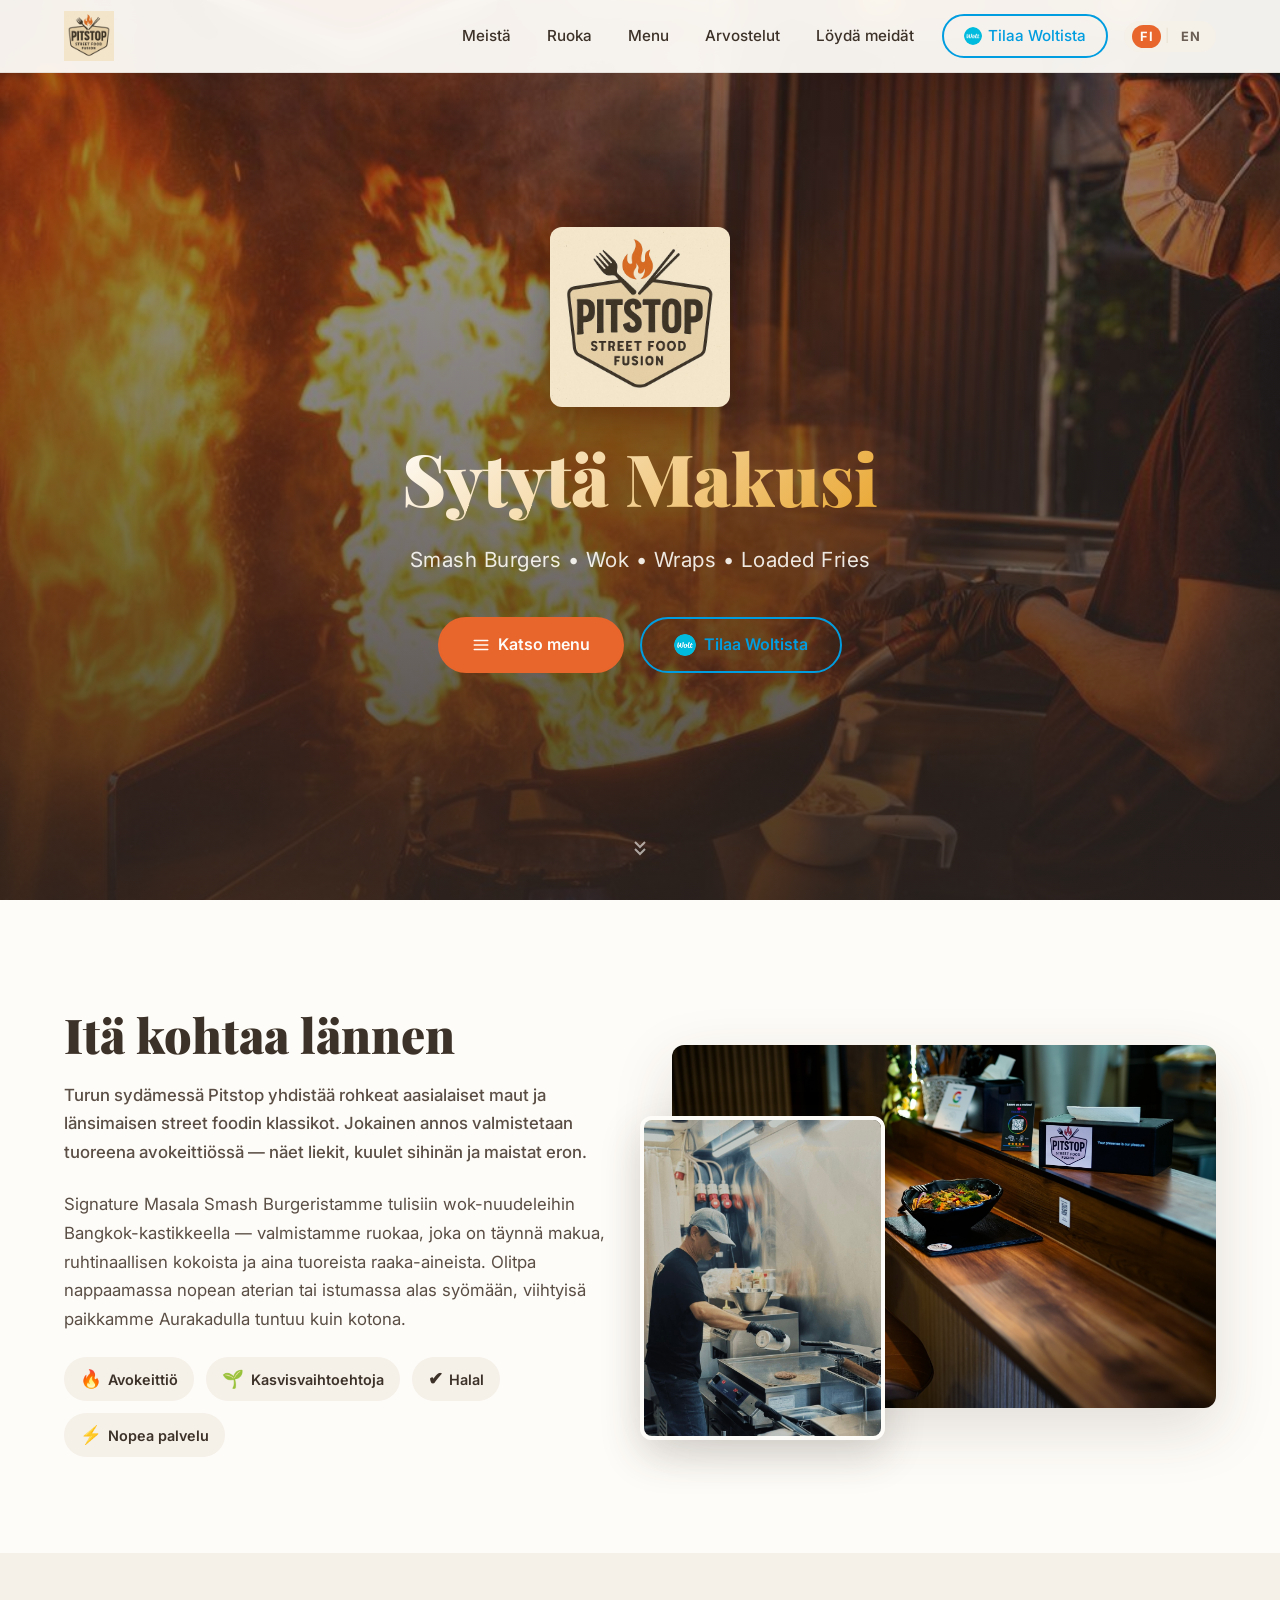
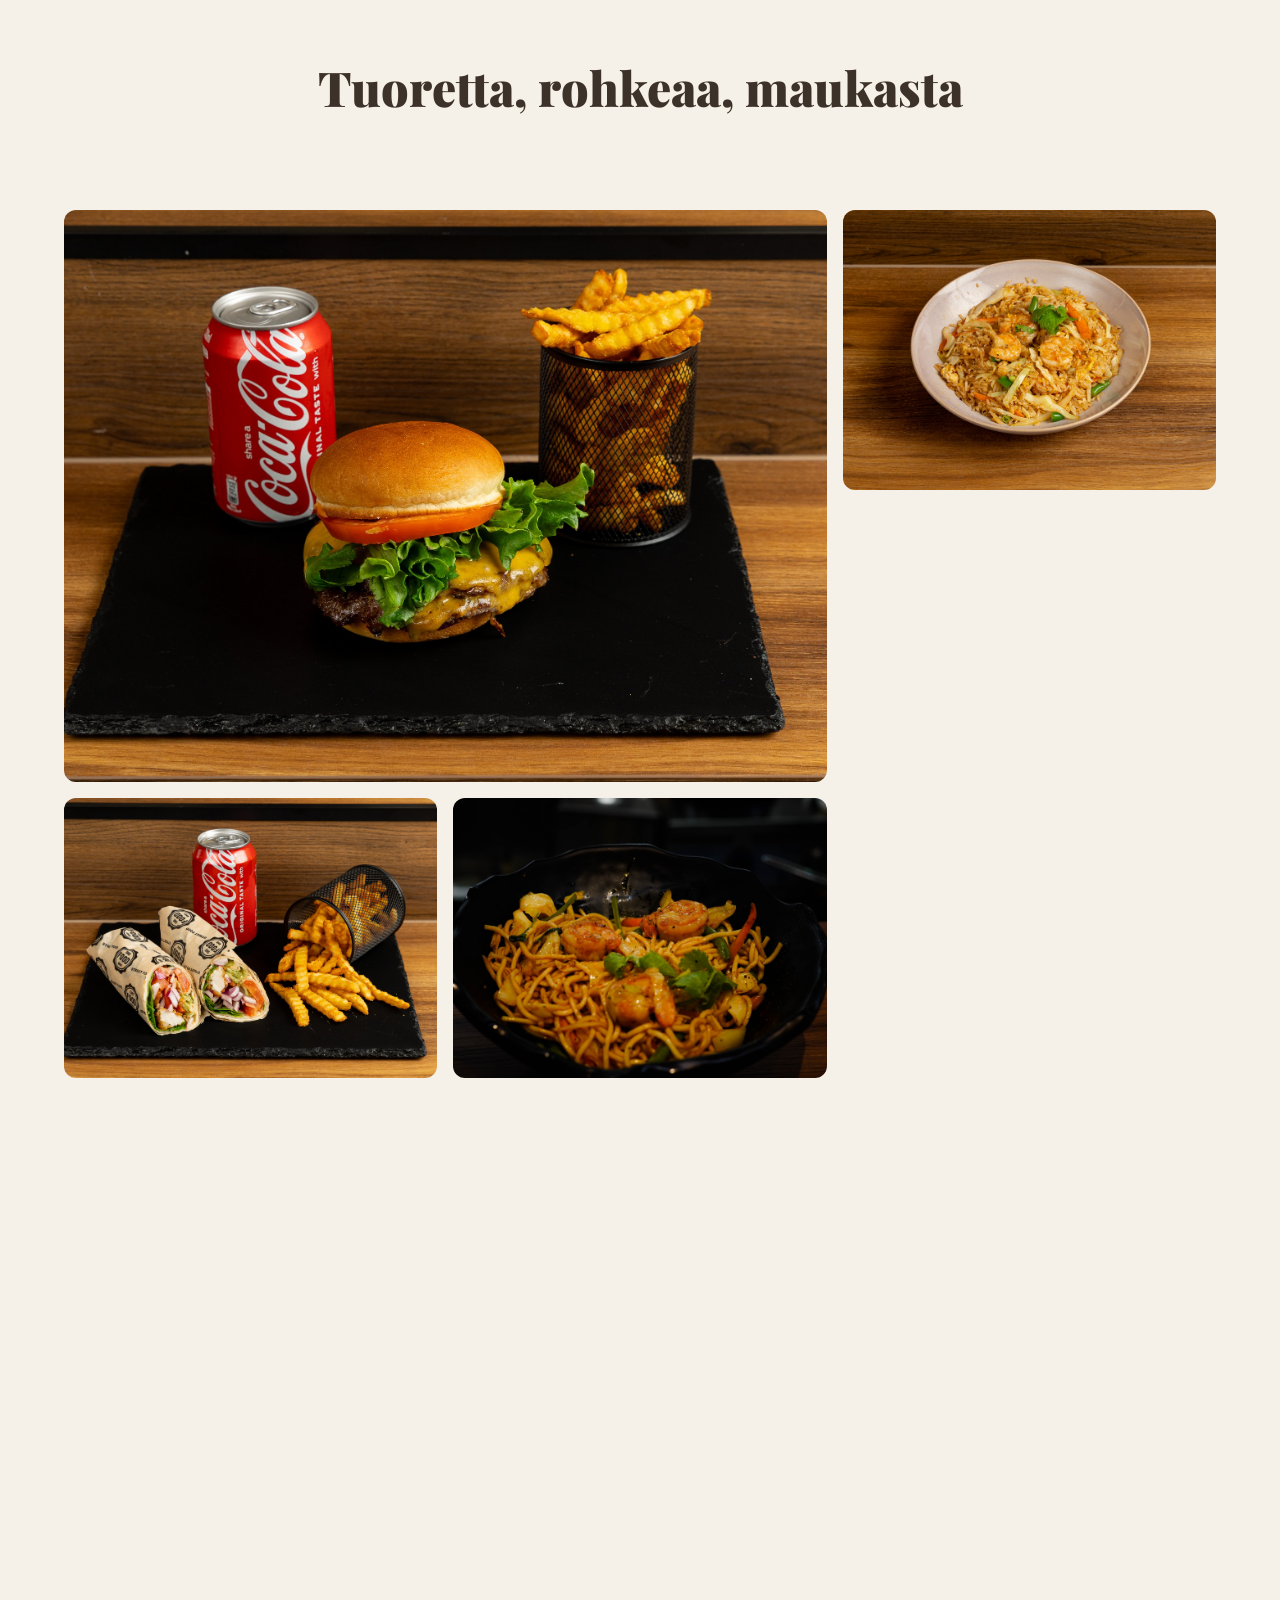
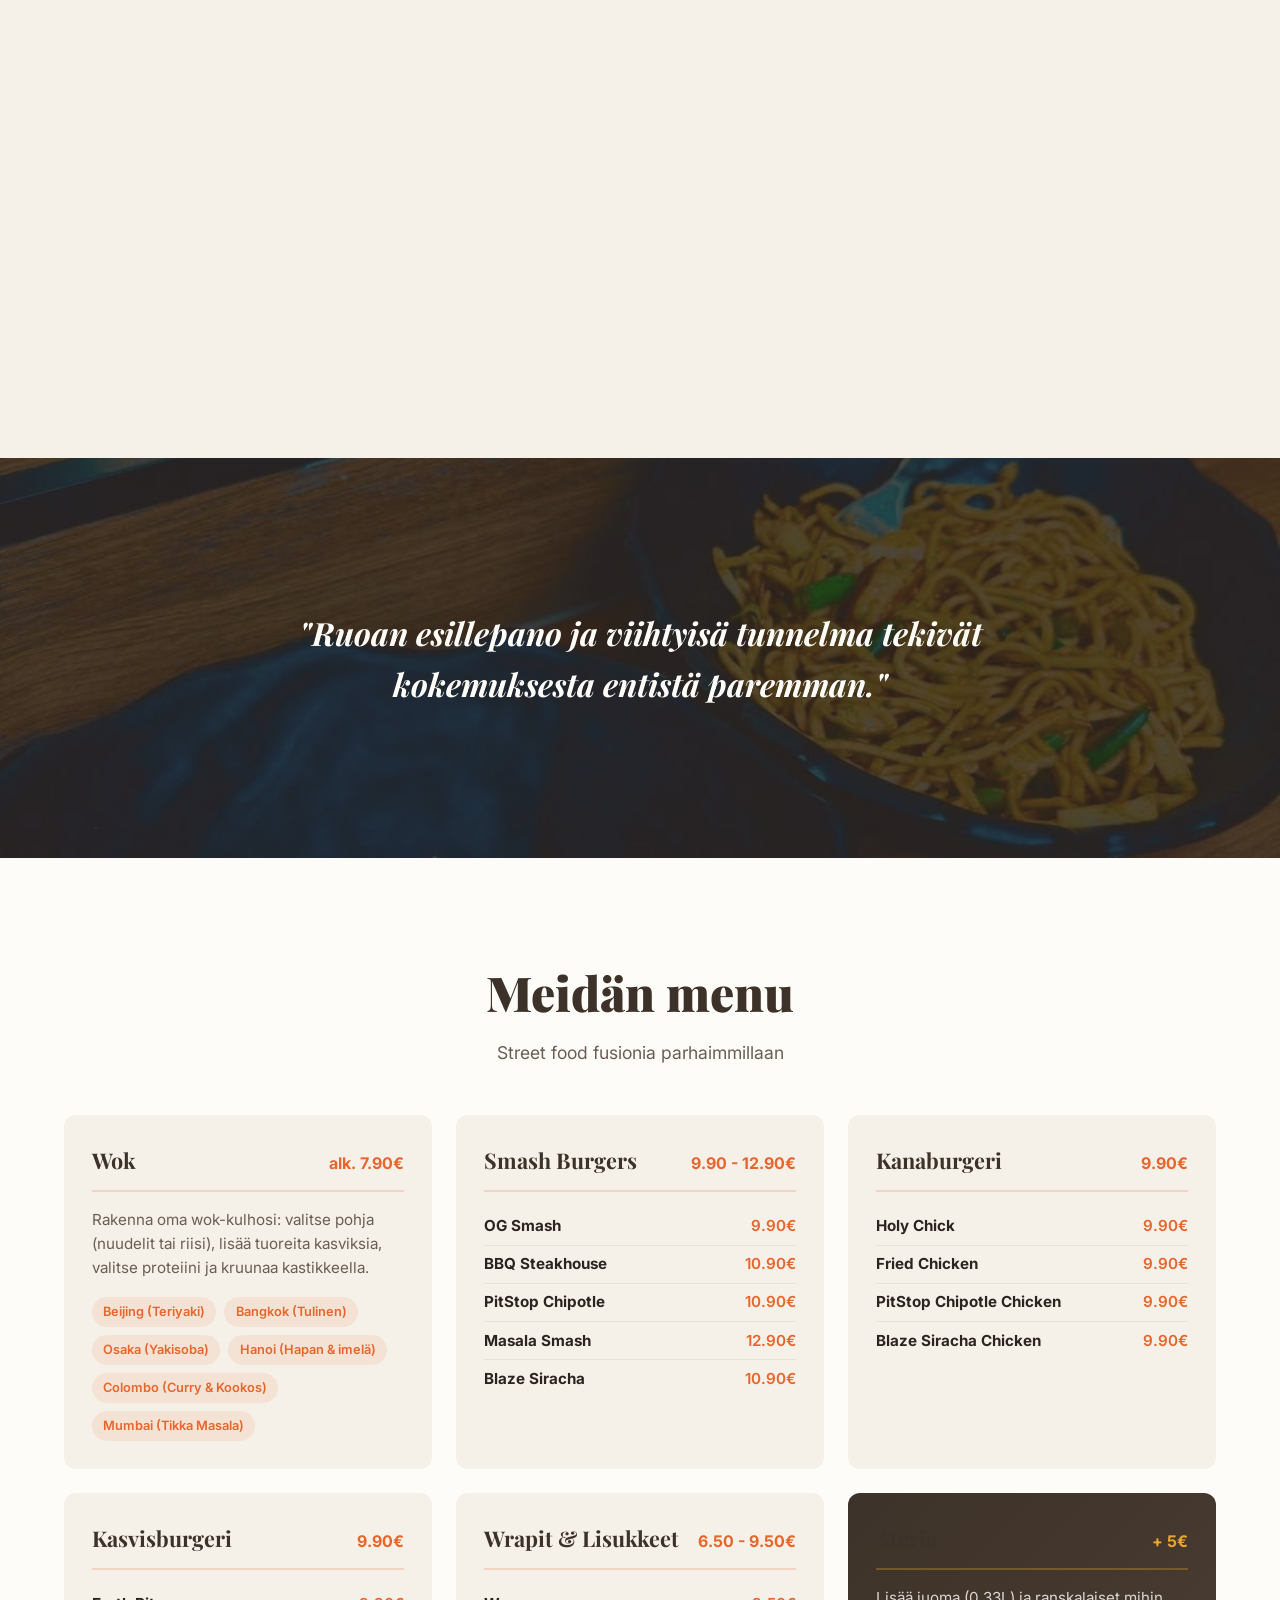
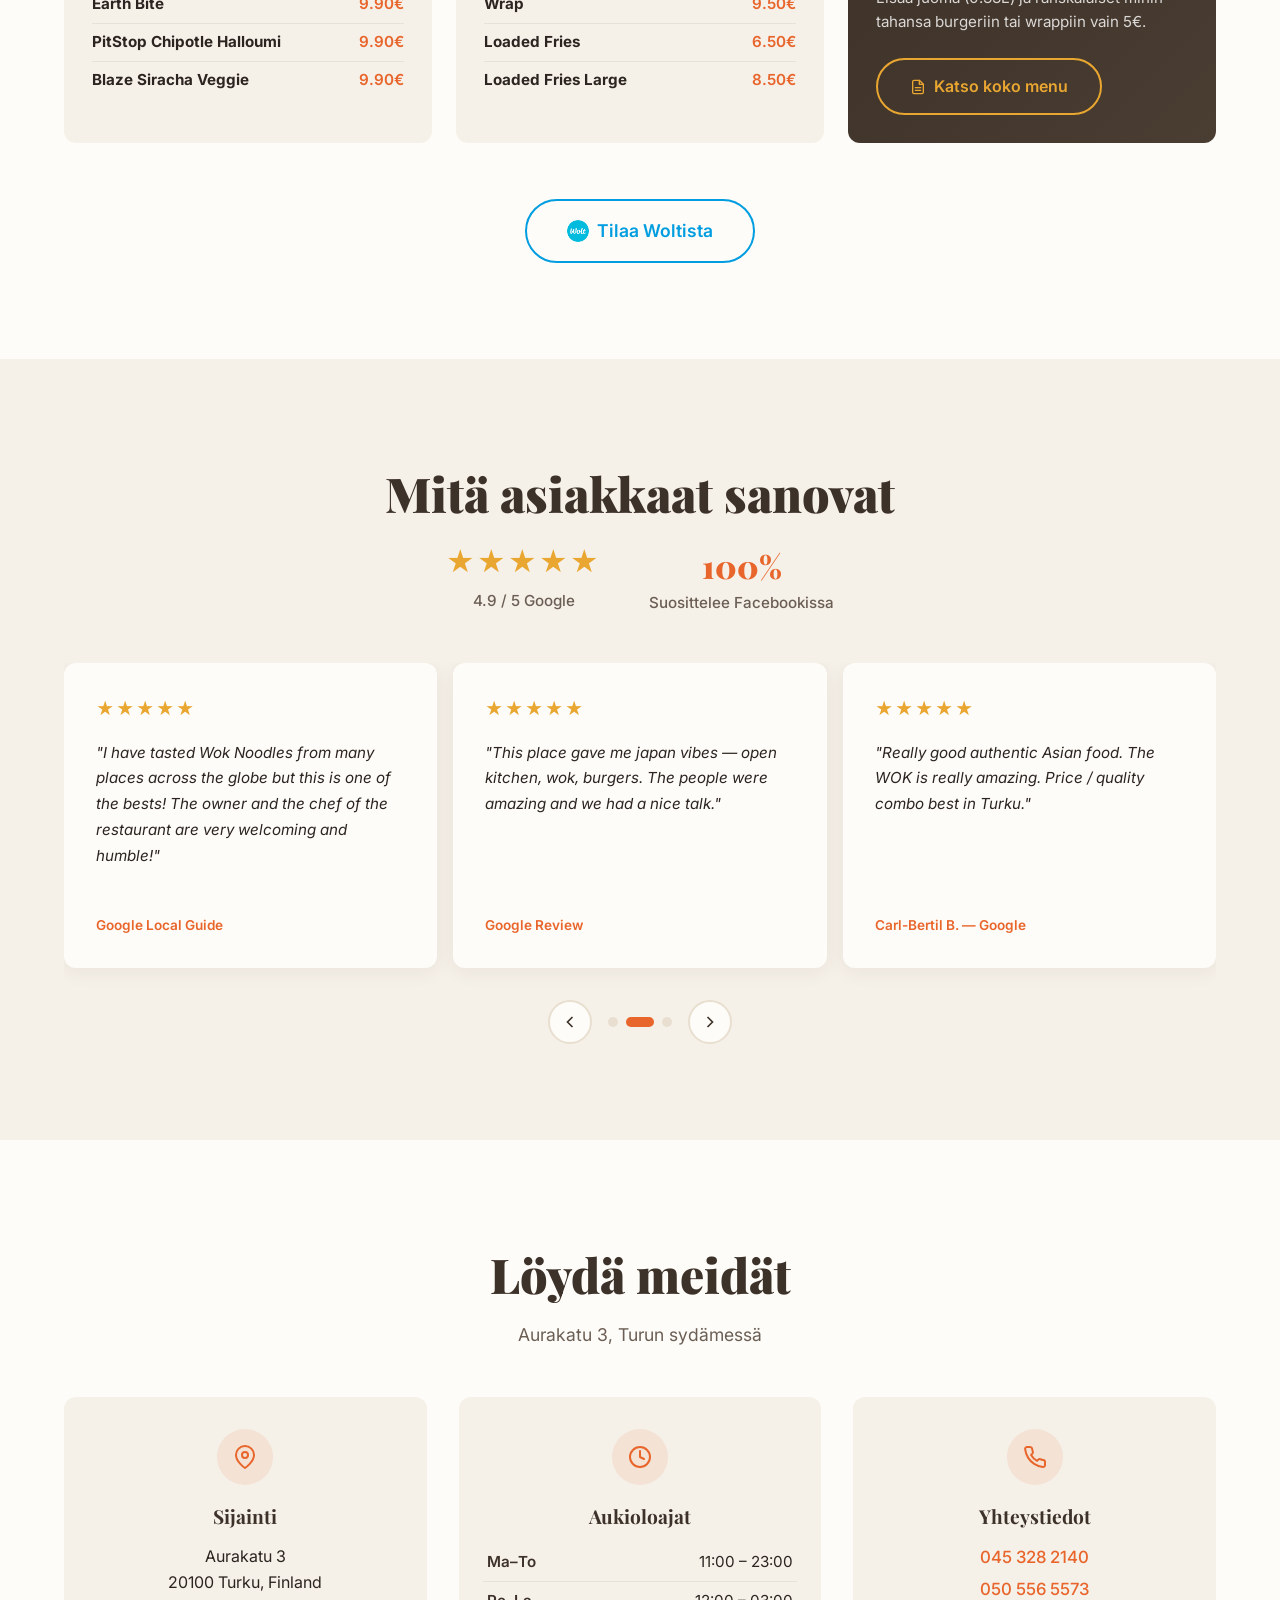
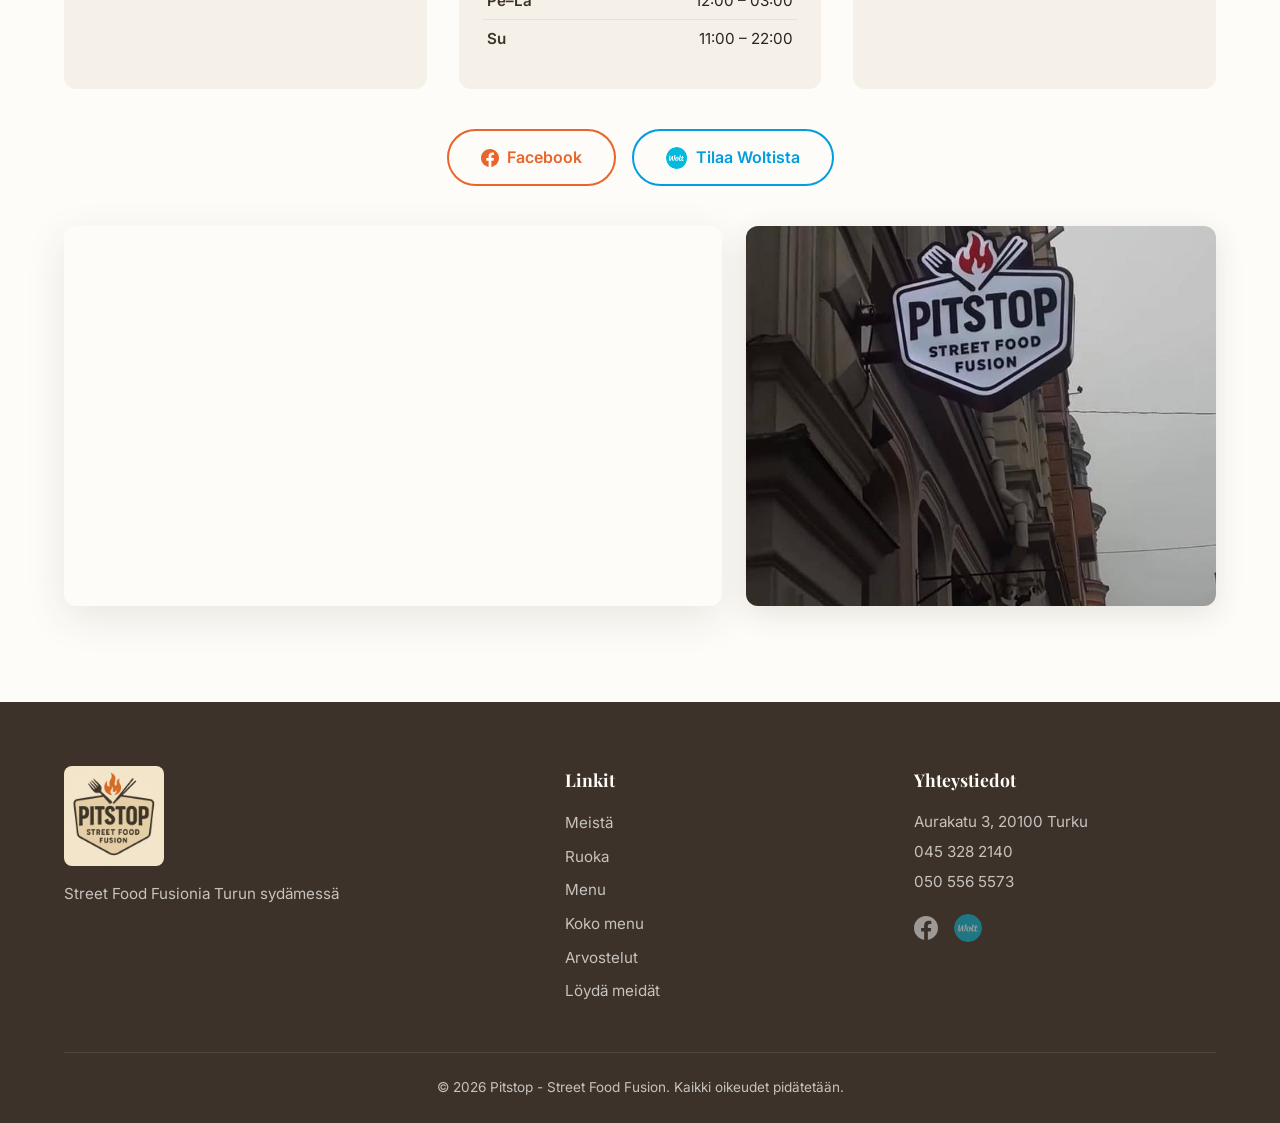
==== commit fbe8af06: "Update styling and small mods" ====
--- a/site/index.html
+++ b/site/index.html
@@ -638,6 +638,11 @@
               </p>
               <p class="review-author">Delowar H. &mdash; Facebook</p>
             </div>
+            <div class="review-card">
+              <div class="review-stars">&#9733;&#9733;&#9733;&#9733;&#9733;</div>
+              <p class="review-text">"Pitstop is the best restaurant in town. The wok and the burgers are exceptional. Great food, cozy ambiance, and very friendly service &mdash; it honestly feels like home. Highly recommended!"</p>
+              <p class="review-author">Google Review</p>
+            </div>
           </div>
           <div class="carousel-controls">
             <button
@@ -823,7 +828,7 @@
         <div class="contact-media-row fade-in">
           <div class="contact-map">
             <iframe
-              src="https://www.google.com/maps/embed?pb=!1m18!1m12!1m3!1d1918.5!2d22.2666!3d60.4489!2m3!1f0!2f0!3f0!3m2!1i1024!2i768!4f13.1!3m3!1m2!1s0x468c76f8a1e5b8e7%3A0x0!2sAurakatu+3%2C+20100+Turku!5e0!3m2!1sfi!2sfi!4v1"
+              src="https://maps.google.com/maps?q=Pitstop+Street+Food+Fusion+Aurakatu+3+Turku+Finland&t=&z=16&ie=UTF8&iwloc=&output=embed"
               width="100%"
               height="100%"
               style="border: 0"
--- a/site/css/style.css
+++ b/site/css/style.css
@@ -152,10 +152,6 @@
   object-fit: contain;
 }
 
-.btn-wolt-icon-light {
-  filter: brightness(0) invert(1);
-}
-
 .btn-primary {
   background: var(--color-flame);
   color: var(--color-white);
@@ -198,17 +194,12 @@
   transform: translateY(-2px);
 }
 
-.btn-outline:hover .btn-icon {
-  stroke: var(--color-white);
-}
-
 .btn-outline:hover svg[fill="currentColor"] {
   fill: var(--color-white);
 }
 
 .btn-wolt {
-  background: var(--color-wolt);
-  color: var(--color-white);
+  color: var(--color-wolt);
   border-color: var(--color-wolt);
 }
 
@@ -218,10 +209,6 @@
   color: var(--color-white);
   transform: translateY(-2px);
   box-shadow: 0 8px 25px rgba(0, 157, 224, 0.3);
-}
-
-.btn-wolt .btn-wolt-icon {
-  filter: brightness(0) invert(1);
 }
 
 .btn-lg {
@@ -307,10 +294,6 @@
   width: 18px;
   height: 18px;
   filter: none;
-}
-
-.nav-cta:hover .btn-wolt-icon {
-  filter: brightness(0) invert(1);
 }
 
 /* Language Switch */
